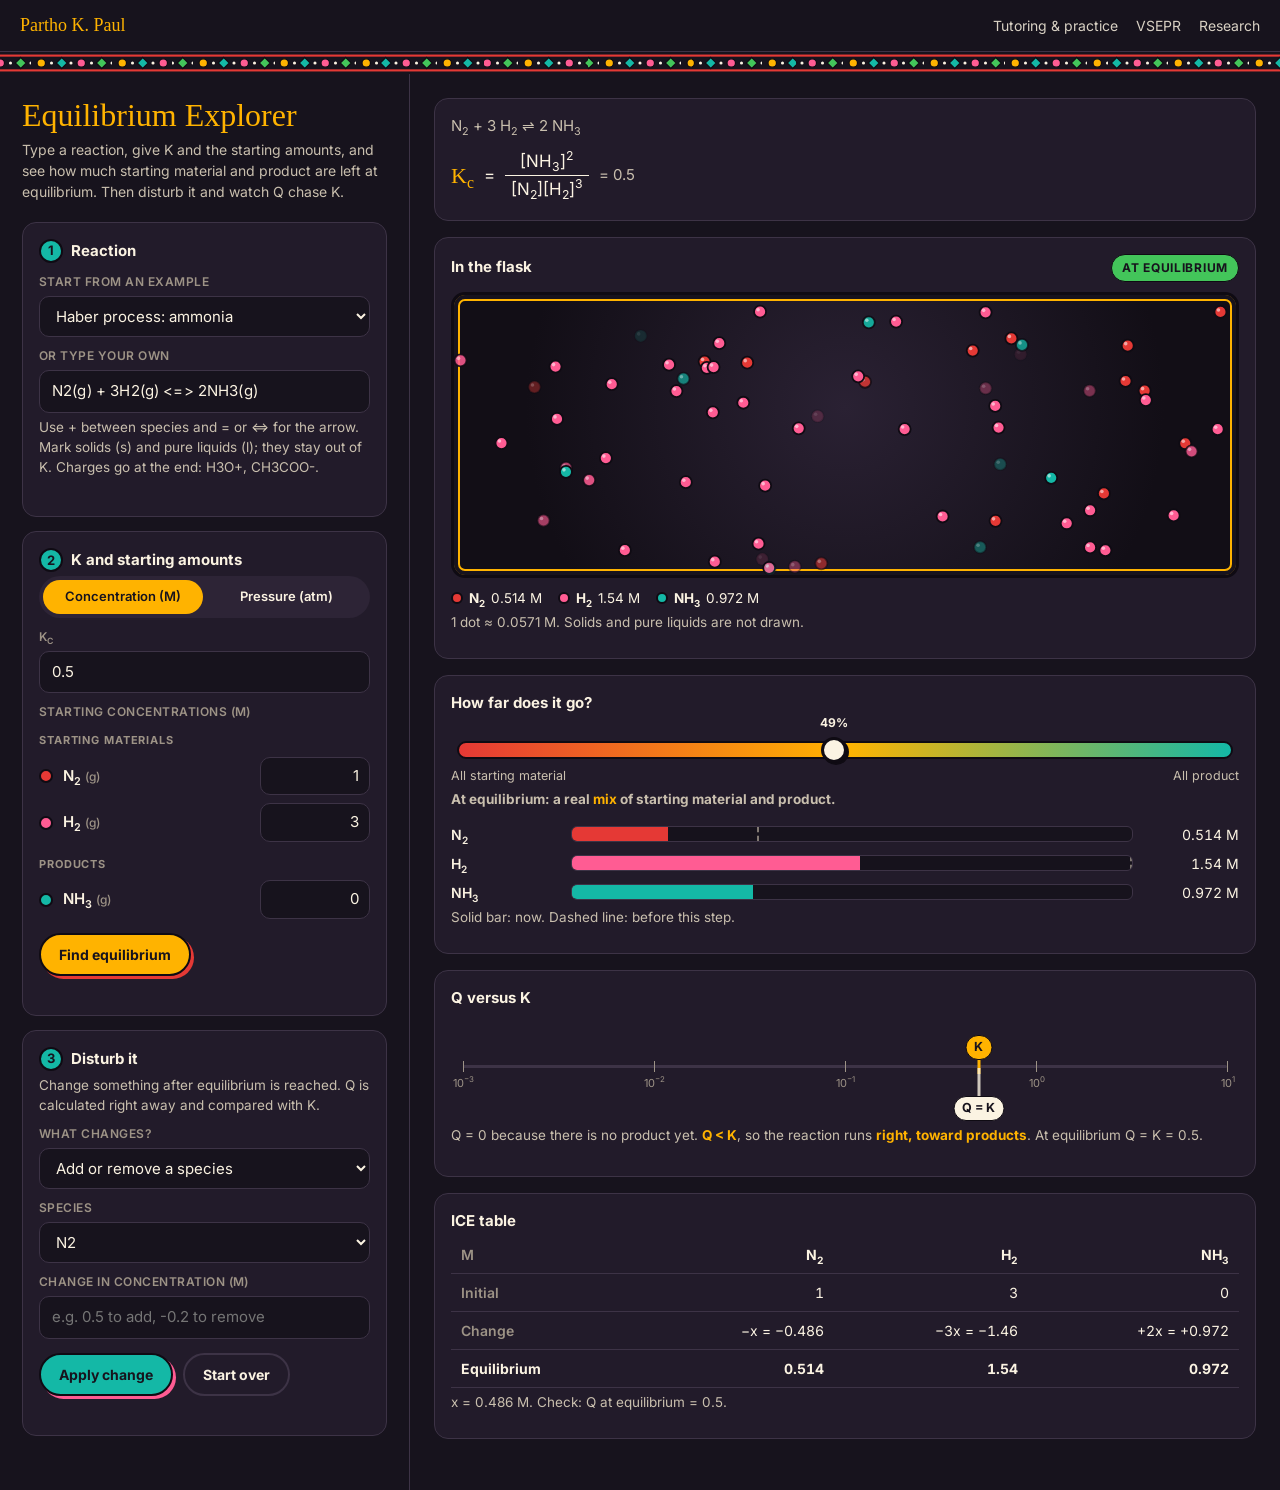
==== equilibrium.html @ ba1d1520 "Chemustad site: teaching page, VSEPR and equilibrium tools" ====
<!doctype html>
<html lang="en">
<head>
  <meta charset="utf-8">
  <meta name="viewport" content="width=device-width, initial-scale=1">
  <title>Equilibrium Explorer · ICE Tables, Q vs K, Le Chatelier | Partho K. Paul</title>
  <meta name="description" content="Type any reaction, give K and starting amounts, and see how much starting material and product are left at equilibrium. Then add, remove, compress, or change K and watch Q chase K.">
  <link rel="canonical" href="https://chemustad.org/equilibrium.html">
  <link rel="icon" href="favicon-32.png" sizes="32x32" type="image/png">
  <link rel="preconnect" href="https://fonts.googleapis.com">
  <link rel="preconnect" href="https://fonts.gstatic.com" crossorigin>
  <link href="https://fonts.googleapis.com/css2?family=Inter:wght@400;500;600;700&display=swap" rel="stylesheet">
  <link rel="preload" href="fonts/shrikhand-latin.woff2" as="font" type="font/woff2" crossorigin>
  <style>
    @font-face { font-family: "Shrikhand"; src: url(fonts/shrikhand-latin.woff2) format("woff2"); font-display: swap; }
    :root {
      --night: #17131d; --night-2: #221b2a; --night-3: #2d2436; --line: #3d3346;
      --cream: #fbf3e2; --muted: #c9bfae; --dim: #9d9386; --ink: #0f0b13;
      --red: #e53935; --mari: #ffb300; --teal: #14b8a6; --pink: #ff5c93; --blue: #2f6fe0; --green: #43c55a;
      --display: "Shrikhand", Georgia, serif;
      --font: "Inter", -apple-system, BlinkMacSystemFont, "Helvetica Neue", Arial, sans-serif;
    }
    * { box-sizing: border-box; margin: 0; padding: 0; }
    body { background: var(--night); color: var(--cream); font-family: var(--font); font-size: 16px; line-height: 1.5; -webkit-font-smoothing: antialiased; }
    a { color: var(--mari); }
    :focus-visible { outline: 2px solid var(--mari); outline-offset: 3px; border-radius: 6px; }
    sub, sup { font-size: .72em; line-height: 0; }

    .topbar { display: flex; align-items: center; justify-content: space-between; gap: 16px; padding: 12px 20px; border-bottom: 1px solid var(--line); }
    .topbar .logo { font-family: var(--display); color: var(--mari); text-decoration: none; font-size: 18px; }
    .topbar nav { display: flex; gap: 18px; font-size: 14px; }
    .topbar nav a { color: var(--cream); text-decoration: none; opacity: .85; }
    .topbar nav a:hover { opacity: 1; text-decoration: underline; }
    .strip { height: 22px; background: url(border.svg) repeat-x center / auto 22px; }

    .app { display: grid; grid-template-columns: 410px minmax(0, 1fr); align-items: start; max-width: 1400px; margin: 0 auto; }
    .panel { padding: 24px 22px 40px; border-right: 1px solid var(--line); min-height: calc(100vh - 80px); }
    .view { padding: 24px 24px 48px; display: grid; grid-template-columns: minmax(0, 1fr); gap: 16px; min-width: 0; }
    .kexpr > span:first-child { overflow-wrap: anywhere; }

    h1 { font-family: var(--display); font-weight: 400; color: var(--mari); font-size: 32px; line-height: 1.1; }
    .lead { color: var(--muted); font-size: 14px; margin: 6px 0 20px; }

    .card { background: var(--night-2); border: 1px solid var(--line); border-radius: 14px; padding: 16px; margin-bottom: 14px; }
    .view .card { margin: 0; }
    .card h2 { font-size: 15px; font-weight: 700; display: flex; align-items: center; gap: 8px; margin-bottom: 4px; }
    .card h2 .num { display: inline-grid; place-items: center; width: 24px; height: 24px; border-radius: 50%; background: var(--teal); color: var(--night); font-size: 13px; border: 2px solid var(--ink); flex: none; }
    .card p { font-size: 13.5px; color: var(--muted); margin: 4px 0 10px; }
    .card.locked { opacity: .4; pointer-events: none; }
    .hint { font-size: 12.5px; color: var(--dim); margin-top: 6px; }

    label.lbl { display: block; font-size: 12px; font-weight: 600; letter-spacing: .04em; text-transform: uppercase; color: var(--dim); margin: 10px 0 5px; }
    select, input[type=text] { font: inherit; font-size: 15px; color: var(--cream); background: var(--night); border: 1.5px solid var(--line); border-radius: 10px; padding: 9px 12px; width: 100%; }
    select:focus, input:focus { border-color: var(--mari); outline: none; }
    input.bad { border-color: #ff8a80; }
    .eq-input { font-size: 16px; font-weight: 600; letter-spacing: .01em; }

    .seg { display: grid; grid-template-columns: 1fr 1fr; gap: 4px; padding: 4px; background: var(--night-3); border-radius: 999px; }
    .seg button { font: inherit; font-size: 13px; font-weight: 600; color: var(--cream); background: transparent; border: 0; border-radius: 999px; padding: 7px 8px; cursor: pointer; }
    .seg button[aria-pressed="true"] { background: var(--mari); color: var(--night); }

    .amounts { display: grid; gap: 8px; margin-top: 4px; }
    .amt { display: grid; grid-template-columns: 14px minmax(0, 1fr) 110px; gap: 10px; align-items: center; }
    .amt .dot { width: 14px; height: 14px; border-radius: 50%; border: 2px solid var(--ink); }
    .amt .nm { font-weight: 600; font-size: 15px; overflow-wrap: anywhere; }
    .amt .nm small { font-weight: 500; color: var(--dim); font-size: 12px; margin-left: 4px; }
    .amt input { text-align: right; padding: 7px 10px; }
    .amt .na { text-align: right; font-size: 12.5px; color: var(--dim); }
    .side-lbl { font-size: 11px; font-weight: 700; letter-spacing: .08em; text-transform: uppercase; color: var(--dim); margin-top: 6px; }

    .btn { font: inherit; font-weight: 700; font-size: 14px; color: var(--night); background: var(--mari); border: 2px solid var(--ink); border-radius: 999px; padding: 9px 18px; cursor: pointer; box-shadow: 3px 3px 0 var(--red); }
    .btn:active { transform: translate(1px, 1px); box-shadow: 2px 2px 0 var(--red); }
    .btn.alt { background: var(--teal); box-shadow: 3px 3px 0 var(--pink); }
    .btn.ghost { background: transparent; color: var(--cream); border-color: var(--line); box-shadow: none; }
    .btn[hidden] { display: none; }
    .actions { display: flex; gap: 10px; flex-wrap: wrap; margin-top: 14px; align-items: center; }
    .msg { font-size: 13px; margin-top: 10px; min-height: 1em; }
    .msg.err { color: #ff8a80; } .msg.ok { color: var(--green); }

    /* ---- results ---- */
    .kexpr { display: flex; align-items: center; gap: 10px; flex-wrap: wrap; font-size: 17px; }
    .kexpr .kname { font-family: var(--display); color: var(--mari); font-size: 22px; }
    .frac { display: inline-grid; text-align: center; vertical-align: middle; }
    .frac > span { padding: 1px 6px; white-space: nowrap; }
    .frac > span + span { border-top: 1.5px solid var(--cream); }
    .kval { color: var(--muted); font-size: 15px; }

    .box-head { display: flex; justify-content: space-between; align-items: center; gap: 12px; flex-wrap: wrap; margin-bottom: 10px; }
    .tag { font-size: 12px; font-weight: 700; letter-spacing: .06em; text-transform: uppercase; padding: 4px 10px; border-radius: 999px; border: 1.5px solid var(--ink); background: var(--night-3); color: var(--muted); }
    .tag.eq { background: var(--green); color: var(--night); }
    .tag.fwd { background: var(--teal); color: var(--night); }
    .tag.rev { background: var(--pink); color: var(--night); }
    .flask { position: relative; border-radius: 14px; overflow: hidden; border: 3px solid var(--ink); box-shadow: inset 0 0 0 4px var(--night), inset 0 0 0 6px var(--mari); background: radial-gradient(circle at 50% 40%, #2a2133, #120e16 75%); }
    .flask canvas { display: block; width: 100%; height: 280px; }
    .legend { display: flex; gap: 8px 16px; flex-wrap: wrap; margin-top: 10px; font-size: 13.5px; }
    .legend span { display: inline-flex; align-items: center; gap: 6px; }
    .legend i { width: 12px; height: 12px; border-radius: 50%; border: 2px solid var(--ink); display: inline-block; }
    .legend b { font-weight: 700; }
    .legend em { font-style: normal; color: var(--dim); font-size: 12px; }
    .scale-note { font-size: 12px; color: var(--dim); margin-top: 6px; }

    .meter { position: relative; height: 18px; border-radius: 999px; border: 2px solid var(--ink); background: linear-gradient(90deg, var(--red), var(--mari) 50%, var(--teal)); margin: 26px 6px 8px; }
    .meter .pin { position: absolute; top: 50%; width: 26px; height: 26px; margin: -13px 0 0 -13px; border-radius: 50%; background: var(--cream); border: 3px solid var(--ink); box-shadow: 2px 2px 0 var(--ink); transition: left .9s cubic-bezier(.3,.7,.2,1); }
    .meter .pin::after { content: attr(data-pct); position: absolute; bottom: 28px; left: 50%; transform: translateX(-50%); font-size: 12px; font-weight: 700; color: var(--cream); white-space: nowrap; }
    .meter-ends { display: flex; justify-content: space-between; font-size: 12.5px; color: var(--muted); }
    .big-say { font-size: 18px; font-weight: 700; margin-top: 10px; }
    .big-say span { color: var(--mari); }

    .bars { display: grid; gap: 8px; margin-top: 14px; }
    .bar { display: grid; grid-template-columns: 110px minmax(0, 1fr) 96px; gap: 10px; align-items: center; font-size: 14px; }
    .bar .nm { font-weight: 600; overflow-wrap: anywhere; }
    .bar .trk { position: relative; height: 16px; background: var(--night); border-radius: 6px; border: 1px solid var(--line); overflow: hidden; }
    .bar .trk .was { position: absolute; inset: 0 auto 0 0; border-right: 2px dashed var(--muted); opacity: .6; transition: width .9s ease; }
    .bar .trk .now { position: absolute; inset: 0 auto 0 0; transition: width .9s ease; }
    .bar .v { text-align: right; font-variant-numeric: tabular-nums; }
    .bars-key { font-size: 12px; color: var(--dim); margin-top: 8px; }

    .qk { position: relative; height: 84px; margin: 26px 12px 6px; }
    .qk .axis { position: absolute; left: 0; right: 0; top: 30px; height: 3px; background: var(--line); border-radius: 2px; }
    .qk .tick { position: absolute; top: 26px; width: 1px; height: 11px; background: var(--dim); }
    .qk .tick span { position: absolute; top: 14px; left: 50%; transform: translateX(-50%); font-size: 11px; color: var(--dim); white-space: nowrap; }
    .qk .mk { position: absolute; top: 0; transform: translateX(-50%); display: grid; justify-items: center; transition: left .9s cubic-bezier(.3,.7,.2,1); }
    .qk .mk b { font-size: 12.5px; font-weight: 700; padding: 2px 8px; border-radius: 999px; border: 1.5px solid var(--ink); white-space: nowrap; }
    .qk .mk i { width: 3px; height: 14px; }
    .qk .mk.k b { background: var(--mari); color: var(--night); } .qk .mk.k i { background: var(--mari); }
    .qk .mk.q b { background: var(--cream); color: var(--night); } .qk .mk.q i { background: var(--cream); }
    .qk .mk.q { top: 33px; display: flex; flex-direction: column-reverse; align-items: center; }
    .qk .mk.q i { height: 28px; opacity: .8; }
    .verdict { font-size: 15px; margin-top: 8px; }
    .verdict strong { color: var(--mari); }

    .tbl-wrap { overflow-x: auto; }
    table.ice { border-collapse: collapse; width: 100%; font-size: 14px; font-variant-numeric: tabular-nums; }
    table.ice th, table.ice td { padding: 8px 10px; text-align: right; border-bottom: 1px solid var(--line); white-space: nowrap; }
    table.ice th:first-child, table.ice td:first-child { text-align: left; color: var(--dim); font-weight: 600; }
    table.ice thead th { color: var(--cream); font-weight: 700; }
    table.ice tr.e td { font-weight: 700; color: var(--cream); }
    .xline { font-size: 13px; color: var(--muted); margin-top: 8px; }

    .empty { color: var(--dim); font-size: 14px; }

    @media (max-width: 900px) {
      .app { grid-template-columns: minmax(0, 1fr); }
      .panel { border-right: 0; border-bottom: 1px solid var(--line); min-height: 0; padding-bottom: 12px; }
      .view { padding: 18px 16px 40px; }
      .topbar nav a.hide-sm { display: none; }
      .bar { grid-template-columns: 84px minmax(0, 1fr) 80px; font-size: 13px; }
      .flask canvas { height: 230px; }
    }
  </style>
</head>
<body>
  <header class="topbar">
    <a class="logo" href="./">Partho K. Paul</a>
    <nav aria-label="Main">
      <a href="./">Tutoring &amp; practice</a>
      <a class="hide-sm" href="vsepr.html">VSEPR</a>
      <a class="hide-sm" href="https://parthor96.github.io/partho/">Research</a>
    </nav>
  </header>
  <div class="strip" aria-hidden="true"></div>

  <main class="app">
    <section class="panel" aria-label="Set up the reaction">
      <h1>Equilibrium Explorer</h1>
      <p class="lead">Type a reaction, give K and the starting amounts, and see how much starting material and product are left at equilibrium. Then disturb it and watch Q chase K.</p>

      <div class="card">
        <h2><span class="num">1</span> Reaction</h2>
        <label class="lbl" for="preset">Start from an example</label>
        <select id="preset"></select>
        <label class="lbl" for="eq">Or type your own</label>
        <input id="eq" class="eq-input" type="text" autocomplete="off" spellcheck="false" placeholder="N2(g) + 3H2(g) <=> 2NH3(g)">
        <p class="hint">Use + between species and = or &lt;=&gt; for the arrow. Mark solids (s) and pure liquids (l); they stay out of K. Charges go at the end: H3O+, CH3COO-.</p>
        <div class="msg" id="eq-msg" role="status"></div>
      </div>

      <div class="card locked" id="c2">
        <h2><span class="num">2</span> K and starting amounts</h2>
        <div class="seg" role="group" aria-label="Units">
          <button type="button" id="u-c" aria-pressed="true">Concentration (M)</button>
          <button type="button" id="u-p" aria-pressed="false">Pressure (atm)</button>
        </div>
        <label class="lbl" for="k" id="k-lbl">K<sub>c</sub></label>
        <input id="k" type="text" inputmode="decimal" autocomplete="off" placeholder="e.g. 0.5 or 1.8e-5 or 1.8x10^-5">
        <label class="lbl" id="amt-lbl">Starting concentrations (M)</label>
        <div class="amounts" id="amounts"></div>
        <div class="actions"><button type="button" class="btn" id="solve">Find equilibrium</button></div>
        <div class="msg" id="solve-msg" role="status"></div>
      </div>

      <div class="card locked" id="c3">
        <h2><span class="num">3</span> Disturb it</h2>
        <p>Change something after equilibrium is reached. Q is calculated right away and compared with K.</p>
        <label class="lbl" for="dtype">What changes?</label>
        <select id="dtype">
          <option value="add">Add or remove a species</option>
          <option value="vol">Change the volume</option>
          <option value="k">Change K (new temperature)</option>
        </select>
        <div id="d-add">
          <label class="lbl" for="dsp">Species</label>
          <select id="dsp"></select>
          <label class="lbl" for="damt" id="damt-lbl">Change in concentration (M)</label>
          <input id="damt" type="text" inputmode="decimal" autocomplete="off" placeholder="e.g. 0.5 to add, -0.2 to remove">
        </div>
        <div id="d-vol" hidden>
          <label class="lbl" for="dvol">New volume ÷ old volume</label>
          <input id="dvol" type="text" inputmode="decimal" autocomplete="off" value="0.5">
          <p class="hint">0.5 means the container is squeezed to half its volume, so every concentration doubles. 2 means it doubles in volume.</p>
        </div>
        <div id="d-k" hidden>
          <label class="lbl" for="dk">New K</label>
          <input id="dk" type="text" inputmode="decimal" autocomplete="off">
          <p class="hint">Only temperature changes K. Q stays the same at the instant K changes.</p>
        </div>
        <div class="actions">
          <button type="button" class="btn alt" id="apply">Apply change</button>
          <button type="button" class="btn ghost" id="reset">Start over</button>
        </div>
        <div class="msg" id="d-msg" role="status"></div>
      </div>
    </section>

    <section class="view" aria-label="Results" id="view">
      <div class="card">
        <div class="kexpr" id="kexpr"><span class="empty">Pick an example or type a reaction to see its K expression.</span></div>
      </div>

      <div class="card">
        <div class="box-head">
          <h2 style="margin:0">In the flask</h2>
          <span class="tag" id="state-tag">Waiting</span>
        </div>
        <div class="flask"><canvas id="flask" aria-label="Particle picture of the reaction mixture" role="img"></canvas></div>
        <div class="legend" id="legend"></div>
        <p class="scale-note" id="scale-note"></p>
      </div>

      <div class="card" id="pos-card">
        <h2>How far does it go?</h2>
        <div class="meter" id="meter" aria-hidden="true"><span class="pin" id="pin" style="left:0%" data-pct=""></span></div>
        <div class="meter-ends"><span>All starting material</span><span>All product</span></div>
        <p class="big-say" id="say" aria-live="polite"></p>
        <div class="bars" id="bars"></div>
        <p class="bars-key">Solid bar: now. Dashed line: before this step.</p>
      </div>

      <div class="card">
        <h2>Q versus K</h2>
        <div class="qk" id="qk" aria-hidden="true"></div>
        <p class="verdict" id="verdict" aria-live="polite"></p>
        <div class="actions"><button type="button" class="btn alt" id="go" hidden>Let it re-equilibrate ▶</button></div>
      </div>

      <div class="card">
        <h2>ICE table</h2>
        <div class="tbl-wrap"><table class="ice" id="ice"></table></div>
        <p class="xline" id="xline"></p>
      </div>
    </section>
  </main>

  <script>
  (function () {
    'use strict';
    const $ = id => document.getElementById(id);
    const REAC_COL = ['#e53935', '#ff5c93', '#ffb300', '#ff8a65'];
    const PROD_COL = ['#14b8a6', '#2f6fe0', '#43c55a', '#b388ff'];
    const PRESETS = [
      { name: 'Haber process: ammonia', eq: 'N2(g) + 3H2(g) <=> 2NH3(g)', K: '0.5', c0: [1, 3, 0] },
      { name: 'Hydrogen iodide', eq: 'H2(g) + I2(g) <=> 2HI(g)', K: '50', c0: [1, 1, 0] },
      { name: 'N2O4 ⇌ 2 NO2 (small K)', eq: 'N2O4(g) <=> 2NO2(g)', K: '4.6e-3', c0: [0.1, 0] },
      { name: 'Acetic acid in water (Ka)', eq: 'CH3COOH(aq) + H2O(l) <=> CH3COO-(aq) + H3O+(aq)', K: '1.8e-5', c0: [0.1, 0, 0, 0] },
      { name: 'Fischer esterification', eq: 'CH3COOH + CH3CH2OH <=> CH3COOCH2CH3 + H2O', K: '4', c0: [1, 1, 0, 0] }
    ];

    // ---------- formatting ----------
    const esc = s => s.replace(/[&<>"]/g, c => ({ '&': '&amp;', '<': '&lt;', '>': '&gt;', '"': '&quot;' }[c]));
    function spHTML(name) {
      let n = name.replace(/\^/g, ''), charge = '';
      const m = n.match(/(\d*[+-])$/);
      if (m && n.length > m[0].length) { charge = m[1]; n = n.slice(0, -m[0].length); }
      n = esc(n).replace(/([A-Za-z\)\]])(\d+)/g, '$1<sub>$2</sub>');
      return n + (charge ? '<sup>' + charge.replace('-', '−') + '</sup>' : '');
    }
    function num(v, digits) {
      if (v === Infinity) return '∞';
      if (v === 0) return '0';
      const a = Math.abs(v), d = digits || 3;
      if (a >= 1e-3 && a < 1e4) return String(Number(v.toPrecision(d))).replace('-', '−');
      let e = Math.floor(Math.log10(a)), m = v / Math.pow(10, e);
      if (Math.abs(m) >= 9.995) { m /= 10; e += 1; }
      return String(Number(m.toFixed(d - 1))).replace('-', '−') + ' × 10<sup>' + String(e).replace('-', '−') + '</sup>';
    }
    function parseNum(str) {
      if (str == null) return NaN;
      let s = String(str).trim().replace(/−/g, '-').replace(/\s+/g, '');
      if (!s) return NaN;
      s = s.replace(/^([+-]?[\d.]*)(?:[x×*·]?10\^?\(?([+-]?\d+)\)?)$/i, (all, m, e) => (m === '' || m === '+' || m === '-' ? m + '1' : m) + 'e' + e);
      if (!/^[+-]?(\d+\.?\d*|\.\d+)(e[+-]?\d+)?$/i.test(s)) return NaN;
      return Number(s);
    }

    // ---------- parsing ----------
    function splitTerms(side) {
      const out = []; let cur = '';
      for (let i = 0; i < side.length; i++) {
        const ch = side[i];
        if (ch === '+') {
          const prev = side[i - 1] || '', next = side[i + 1] || '';
          const nextNS = side.slice(i + 1).trimStart()[0] || '';
          const spacedBoth = /\s/.test(prev) && /\s/.test(next);
          const tight = /[A-Za-z0-9\)\]+-]/.test(prev) && /[A-Za-z0-9(\[]/.test(next) && !/^\((s|l|g|aq)\)/i.test(side.slice(i + 1));
          if (cur.trim() && (spacedBoth || tight) && nextNS && nextNS !== '+') { out.push(cur); cur = ''; continue; }
        }
        cur += ch;
      }
      out.push(cur);
      return out.map(t => t.trim()).filter(Boolean);
    }
    function parseEquation(str) {
      const s = str.replace(/[⇌⇄↔→⟶]/g, '=').replace(/<-+>|<=+>|=+>|-{1,2}>(?=\s|[A-Z0-9(])/g, '=');
      const sides = s.split(/\s*=+\s*/);
      if (sides.length !== 2 || !sides[0].trim() || !sides[1].trim()) throw new Error('Write one arrow between the two sides, for example A + B <=> C.');
      const species = [];
      sides.forEach((side, k) => {
        splitTerms(side).forEach(t => {
          const m = t.match(/^(\d+(?:\.\d+)?|\d+\/\d+)?\s*(.+?)\s*(?:\((s|l|g|aq)\))?$/i);
          if (!m) throw new Error('Could not read "' + t + '".');
          let coef = 1;
          if (m[1]) { coef = m[1].includes('/') ? m[1].split('/').reduce((a, b) => a / b) : Number(m[1]); }
          const name = m[2].trim(), phase = (m[3] || '').toLowerCase();
          if (/\s\+$|^\+/.test(t)) throw new Error('Something is missing next to a + sign.');
          if (!/[A-Za-z]/.test(name)) throw new Error('"' + t + '" is not a species.');
          if (!(coef > 0)) throw new Error('Coefficients must be positive.');
          species.push({ name, phase, coef, nu: k === 0 ? -coef : coef, side: k === 0 ? 'r' : 'p', inc: phase !== 's' && phase !== 'l' });
        });
      });
      const seen = {};
      species.forEach(sp => { if (seen[sp.name] && seen[sp.name] !== sp.side) throw new Error(sp.name + ' appears on both sides.'); seen[sp.name] = sp.side; });
      if (!species.some(sp => sp.inc)) throw new Error('Every species is a solid or liquid, so K has nothing in it.');
      let ri = 0, pi = 0;
      species.forEach(sp => { sp.color = sp.side === 'r' ? REAC_COL[ri++ % 4] : PROD_COL[pi++ % 4]; });
      return species;
    }

    // ---------- math ----------
    const inc = () => SP.filter(s => s.inc);
    function Q(c) { // c: array aligned with SP
      let lnq = 0, zeroNum = false, zeroDen = false;
      SP.forEach((s, i) => { if (!s.inc) return; if (c[i] <= 0) { if (s.nu > 0) zeroNum = true; else zeroDen = true; } else lnq += s.nu * Math.log(c[i]); });
      if (zeroNum && zeroDen) return NaN;
      if (zeroNum) return 0;
      if (zeroDen) return Infinity;
      return Math.exp(lnq);
    }
    // extent window: all included concentrations stay >= 0
    function window_(c0) {
      let lo = -Infinity, hi = Infinity;
      SP.forEach((s, i) => { if (!s.inc) return; const b = -c0[i] / s.nu; if (s.nu > 0) lo = Math.max(lo, b); else hi = Math.min(hi, b); });
      return [lo, hi];
    }
    function solve(c0, K) {
      const [lo, hi] = window_(c0), lnK = Math.log(K);
      if (!(hi > lo)) return null;
      // concentrations measured from an end of the window (keeps tiny amounts exact)
      const at = (E, sign, d) => SP.map((s, i) => {
        if (!s.inc) return c0[i];
        let base = c0[i] + s.nu * E; if (Math.abs(base) < 1e-12 * Math.max(c0[i], 1e-300) || base < 0) base = 0;
        return base + sign * s.nu * d;
      });
      const g = c => { let v = -lnK; SP.forEach((s, i) => { if (s.inc) v += s.nu * Math.log(c[i]); }); return v; };
      // coarse bisection in x
      let a = lo, b = hi;
      if (!isFinite(a)) { a = (isFinite(b) ? b : 0) - 1; while (g(SP.map((s, i) => c0[i] + s.nu * a)) > 0) a = a * 2 - 1; }
      if (!isFinite(b)) { b = (isFinite(lo) ? lo : 0) + 1; while (g(SP.map((s, i) => c0[i] + s.nu * b)) < 0) b = b * 2 + 1; }
      for (let k = 0; k < 200; k++) {
        const m = (a + b) / 2, v = g(SP.map((s, i) => c0[i] + s.nu * m));
        if (!isFinite(v) ? (v > 0) : v > 0) b = m; else a = m;
      }
      const xs = (a + b) / 2;
      // refine in log space from the nearer finite end
      const fromLo = isFinite(lo) && (!isFinite(hi) || xs - lo <= hi - xs);
      const E = fromLo ? lo : hi, sign = fromLo ? 1 : -1;
      const span = isFinite(hi) && isFinite(lo) ? (hi - lo) : Math.abs(xs - E) * 4 + 1;
      let la = Math.log(1e-300), lb = Math.log(span);
      for (let k = 0; k < 400; k++) {
        const lm = (la + lb) / 2, v = g(at(E, sign, Math.exp(lm)));
        const up = fromLo ? v > 0 : v < 0; // g rises with x
        if (up) lb = lm; else la = lm;
      }
      const d = Math.exp((la + lb) / 2), c = at(E, sign, d);
      const x = E + sign * d;
      return { c, x, lo, hi };
    }

    // ---------- state ----------
    let SP = [], units = 'c', K = NaN, cCur = null, cPrev = null, cDist = null, solved = false, dotScale = 1;

    // ---------- UI: reaction ----------
    $('preset').innerHTML = '<option value="">Choose an example…</option>' + PRESETS.map((p, i) => `<option value="${i}">${esc(p.name)}</option>`).join('');
    $('preset').addEventListener('change', () => {
      const p = PRESETS[+$('preset').value]; if (!p) return;
      $('eq').value = p.eq; readEq(); $('k').value = p.K;
      [...$('amounts').querySelectorAll('input')].forEach(inp => { inp.value = p.c0[+inp.dataset.i]; });
      solveNow();
    });
    let eqTimer;
    $('eq').addEventListener('input', () => { clearTimeout(eqTimer); eqTimer = setTimeout(readEq, 350); $('preset').value = ''; });
    function readEq() {
      const txt = $('eq').value.trim();
      const msg = $('eq-msg');
      if (!txt) { msg.textContent = ''; return; }
      try { SP = parseEquation(txt); }
      catch (e) { msg.textContent = e.message; msg.className = 'msg err'; $('eq').classList.add('bad'); lock(2, true); lock(3, true); return; }
      $('eq').classList.remove('bad'); msg.textContent = ''; msg.className = 'msg';
      lock(2, false); lock(3, true); solved = false; cCur = null;
      renderAmounts(); renderK(); renderEmpty();
    }
    function lock(n, on) { $('c' + n).classList.toggle('locked', on); }

    function renderAmounts() {
      const u = units === 'c' ? 'M' : 'atm';
      let html = '', lastSide = '';
      SP.forEach((s, i) => {
        if (s.side !== lastSide) { html += `<div class="side-lbl">${s.side === 'r' ? 'Starting materials' : 'Products'}</div>`; lastSide = s.side; }
        html += `<div class="amt"><i class="dot" style="background:${s.color}"></i><span class="nm">${spHTML(s.name)}${s.phase ? `<small>(${s.phase})</small>` : ''}</span>` +
          (s.inc ? `<input type="text" inputmode="decimal" data-i="${i}" aria-label="Starting ${u} of ${esc(s.name)}" value="${s.side === 'r' ? 1 : 0}">`
                 : `<span class="na">${s.phase === 's' ? 'solid' : 'liquid'}, not in K</span>`) + '</div>';
      });
      $('amounts').innerHTML = html;
      $('amounts').querySelectorAll('input').forEach(inp => inp.addEventListener('keydown', e => { if (e.key === 'Enter') solveNow(); }));
      $('dsp').innerHTML = SP.map((s, i) => s.inc ? `<option value="${i}">${esc(s.name)}</option>` : '').join('');
    }
    function renderK() {
      const br = s => units === 'c' ? `[${spHTML(s.name)}]` : `P<sub>${spHTML(s.name)}</sub>`;
      const pw = s => s.coef === 1 ? '' : `<sup>${s.coef}</sup>`;
      const top = inc().filter(s => s.side === 'p').map(s => br(s) + pw(s)).join('') || '1';
      const bot = inc().filter(s => s.side === 'r').map(s => br(s) + pw(s)).join('');
      const kn = units === 'c' ? 'K<sub>c</sub>' : 'K<sub>p</sub>';
      const eqHTML = SP.filter(s => s.side === 'r').map(s => (s.coef !== 1 ? s.coef + ' ' : '') + spHTML(s.name)).join(' + ') + ' ⇌ ' +
                     SP.filter(s => s.side === 'p').map(s => (s.coef !== 1 ? s.coef + ' ' : '') + spHTML(s.name)).join(' + ');
      $('kexpr').innerHTML = `<span style="flex-basis:100%;color:var(--muted);font-size:15px">${eqHTML}</span><span class="kname">${kn}</span> = ` +
        (bot ? `<span class="frac"><span>${top}</span><span>${bot}</span></span>` : `<span>${top}</span>`) +
        (isFinite(K) ? `<span class="kval">= ${num(K)}</span>` : '');
    }
    function setUnits(u) {
      units = u; $('u-c').setAttribute('aria-pressed', String(u === 'c')); $('u-p').setAttribute('aria-pressed', String(u === 'p'));
      $('k-lbl').innerHTML = u === 'c' ? 'K<sub>c</sub>' : 'K<sub>p</sub>';
      $('amt-lbl').textContent = u === 'c' ? 'Starting concentrations (M)' : 'Starting partial pressures (atm)';
      $('damt-lbl').textContent = u === 'c' ? 'Change in concentration (M)' : 'Change in partial pressure (atm)';
      $('amounts').querySelectorAll('input').forEach(inp => inp.setAttribute('aria-label', inp.getAttribute('aria-label').replace(/ (M|atm) /, u === 'c' ? ' M ' : ' atm ')));
      if (SP.length) renderK(); if (solved) showAll('eq', false);
    }
    $('u-c').addEventListener('click', () => setUnits('c')); $('u-p').addEventListener('click', () => setUnits('p'));

    // ---------- solve ----------
    $('solve').addEventListener('click', solveNow);
    $('k').addEventListener('keydown', e => { if (e.key === 'Enter') solveNow(); });
    function solveNow() {
      const msg = $('solve-msg'); msg.textContent = ''; msg.className = 'msg'; $('d-msg').textContent = '';
      const k = parseNum($('k').value);
      if (!(k > 0) || !isFinite(k)) { msg.textContent = 'Enter a positive K, for example 0.5 or 1.8e-5.'; msg.className = 'msg err'; $('k').classList.add('bad'); return; }
      $('k').classList.remove('bad');
      const c0 = SP.map(() => 0); let bad = false;
      $('amounts').querySelectorAll('input').forEach(inp => {
        const v = parseNum(inp.value); const ok = v >= 0 && isFinite(v);
        inp.classList.toggle('bad', !ok); if (!ok) bad = true; else c0[+inp.dataset.i] = v;
      });
      if (bad) { msg.textContent = 'Starting amounts must be zero or positive numbers.'; msg.className = 'msg err'; return; }
      K = k; renderK();
      const r = solve(c0, K);
      if (!r) { msg.textContent = 'Nothing can react: give every starting material a nonzero amount, or every product.'; msg.className = 'msg err'; return; }
      dotScale = 0; cPrev = c0; cDist = c0; cCur = r.c; solved = true; lastSolve = r;
      lock(3, false); $('dk').value = String(Number((K * 10).toPrecision(3)));
      showAll('first', true);
      if (window.matchMedia('(max-width: 900px)').matches) $('view').scrollIntoView({ behavior: 'smooth' });
    }
    let lastSolve = null;

    // ---------- disturb ----------
    $('dtype').addEventListener('change', () => { const t = $('dtype').value; $('d-add').hidden = t !== 'add'; $('d-vol').hidden = t !== 'vol'; $('d-k').hidden = t !== 'k'; });
    $('apply').addEventListener('click', () => {
      const msg = $('d-msg'); msg.textContent = ''; msg.className = 'msg';
      if (!solved) return;
      const t = $('dtype').value, c = cCur.slice(); let newK = K, what = '';
      if (t === 'add') {
        const i = +$('dsp').value, d = parseNum($('damt').value);
        if (!isFinite(d) || d === 0) { msg.textContent = 'Enter an amount, positive to add or negative to remove.'; msg.className = 'msg err'; return; }
        if (c[i] + d < 0) { msg.textContent = 'You can’t remove more than is there (' + num(c[i]).replace(/<\/?sup>/g, '') + ').'; msg.className = 'msg err'; return; }
        c[i] += d; what = (d > 0 ? 'Added ' : 'Removed ') + spHTML(SP[i].name);
      } else if (t === 'vol') {
        const f = parseNum($('dvol').value);
        if (!(f > 0) || f === 1) { msg.textContent = 'Enter a volume ratio such as 0.5 or 2.'; msg.className = 'msg err'; return; }
        SP.forEach((s, i) => { if (s.inc) c[i] = c[i] / f; });
        what = f < 1 ? 'Compressed to ' + num(f) + '× the volume' : 'Expanded to ' + num(f) + '× the volume';
      } else {
        const k2 = parseNum($('dk').value);
        if (!(k2 > 0) || !isFinite(k2)) { msg.textContent = 'Enter a positive new K.'; msg.className = 'msg err'; return; }
        newK = k2; what = 'K changed to ' + num(k2);
      }
      cPrev = cCur; cDist = c; K = newK; renderK();
      cCur = c; lastSolve = null;
      showAll('disturbed', true, what);
      msg.innerHTML = what + '. Now compare Q with K on the right.'; msg.className = 'msg ok';
    });
    $('go').addEventListener('click', () => {
      const r = solve(cDist, K);
      if (!r) { $('verdict').textContent = 'Nothing can react from here.'; return; }
      cPrev = cDist; cCur = r.c; lastSolve = r;
      showAll('eq', true);
    });
    $('reset').addEventListener('click', () => { if (SP.length) solveNow(); $('d-msg').textContent = ''; });

    // ---------- render all result panels ----------
    function showAll(phase, animate, what) {
      $('go').hidden = phase !== 'disturbed';
      const tag = $('state-tag');
      const from = phase === 'first' ? cDist : cPrev;
      // dots
      const tot = arr => SP.reduce((a, s, i) => a + (s.inc ? arr[i] : 0), 0);
      if (!dotScale || tot(cCur) * dotScale > 170 || tot(cCur) * dotScale < 12) dotScale = 70 / Math.max(tot(from), tot(cCur), 1e-300);
      const counts = arr => SP.map((s, i) => s.inc ? Math.round(arr[i] * dotScale) : 0);
      if (phase === 'first') { flask.set(counts(cDist), false); setTimeout(() => flask.set(counts(cCur), true), 700); }
      else flask.set(counts(cCur), animate);
      const unit = units === 'c' ? 'M' : 'atm';
      $('scale-note').textContent = `1 dot ≈ ${num(1 / dotScale).replace(/<\/?sup>/g, '').replace(' × 10', 'e')} ${unit}. Solids and pure liquids are not drawn.`;
      $('legend').innerHTML = SP.filter(s => s.inc).map(s => { const i = SP.indexOf(s), v = cCur[i], trace = v > 0 && Math.round(v * dotScale) === 0;
        return `<span><i style="background:${s.color}"></i><b>${spHTML(s.name)}</b> ${num(v)} ${unit}${trace ? ' <em>(trace, too little to draw)</em>' : ''}</span>`; }).join('');

      // Q vs K
      const qStart = Q(phase === 'first' ? cDist : cCur);
      const qNow = phase === 'disturbed' ? Q(cCur) : K;
      drawQK(phase === 'first' ? qStart : qNow, phase);
      if (phase === 'first') {
        tag.className = 'tag eq'; tag.textContent = 'At equilibrium';
        $('verdict').innerHTML = verdictText(qStart, true) + ' At equilibrium Q = K = ' + num(K) + '.';
        setTimeout(() => drawQK(K, 'eq'), 700);
      } else if (phase === 'disturbed') {
        const dir = !(qNow > 0) ? 1 : !isFinite(qNow) ? -1 : Math.abs(Math.log(qNow / K)) < 1e-9 ? 0 : qNow < K ? 1 : -1;
        tag.className = 'tag ' + (dir > 0 ? 'fwd' : dir < 0 ? 'rev' : 'eq');
        tag.textContent = dir > 0 ? 'Q < K · shifts right' : dir < 0 ? 'Q > K · shifts left' : 'Still at equilibrium';
        $('verdict').innerHTML = (what ? what + '. ' : '') + verdictText(qNow, false);
        $('go').hidden = dir === 0;
      } else {
        tag.className = 'tag eq'; tag.textContent = 'At equilibrium';
        const moved = lastSolve ? lastSolve.x : 0;
        $('verdict').innerHTML = `Back at equilibrium: Q = K = ${num(K)}. The reaction ran ${moved > 0 ? '<strong>forward (right)</strong>, making more product' : moved < 0 ? '<strong>in reverse (left)</strong>, making more starting material' : 'nowhere'}.`;
      }

      // meter
      const w = window_(phase === 'disturbed' ? cCur : (phase === 'first' ? cDist : cPrev));
      const card = $('pos-card');
      const xNow = phase === 'disturbed' ? 0 : (lastSolve ? lastSolve.x : 0);
      if (isFinite(w[0]) && isFinite(w[1]) && w[1] > w[0]) {
        const frac = Math.min(1, Math.max(0, (xNow - w[0]) / (w[1] - w[0])));
        const pct = frac * 100, shown = pct > 99.5 && pct < 100 ? '>99.5' : pct < 0.5 && pct > 0 ? '<0.5' : Math.round(pct);
        const pin = $('pin');
        if (phase === 'first') { const f0 = (0 - w[0]) / (w[1] - w[0]); pin.style.left = (f0 * 100) + '%'; pin.dataset.pct = ''; setTimeout(() => { pin.style.left = pct + '%'; pin.dataset.pct = shown + '%'; }, 700); }
        else { pin.style.left = pct + '%'; pin.dataset.pct = shown + '%'; }
        $('meter').style.display = ''; card.querySelector('.meter-ends').style.display = '';
        $('say').innerHTML = phase === 'disturbed' ? 'Right after the change, before the reaction responds.' : describe(pct);
      } else {
        $('meter').style.display = 'none'; card.querySelector('.meter-ends').style.display = 'none';
        $('say').innerHTML = phase === 'disturbed' ? 'Right after the change, before the reaction responds.' : 'With a solid or liquid on one side, the gas or solution amount alone sets Q.';
      }
      // bars
      const vis = SP.map((s, i) => i).filter(i => SP[i].inc);
      const mx = Math.max(...vis.map(i => Math.max(from[i], cCur[i])), 1e-300);
      $('bars').innerHTML = vis.map(i => `<div class="bar"><span class="nm">${spHTML(SP[i].name)}</span><span class="trk"><span class="was" style="width:${from[i] / mx * 100}%"></span><span class="now" style="width:${(phase === 'first' ? from[i] : cCur[i]) / mx * 100}%;background:${SP[i].color}"></span></span><span class="v">${num(cCur[i])} ${unit}</span></div>`).join('');
      if (phase === 'first') setTimeout(() => $('bars').querySelectorAll('.now').forEach((b, k) => { b.style.width = cCur[vis[k]] / mx * 100 + '%'; }), 700);

      // ICE
      renderICE(phase);
    }
    function describe(pct) {
      const t = pct < 1 ? 'almost all <span>starting material</span>; barely any product forms'
        : pct < 35 ? 'mostly <span>starting material</span>, some product'
        : pct <= 65 ? 'a real <span>mix</span> of starting material and product'
        : pct <= 99 ? 'mostly <span>product</span>, some starting material left'
        : 'almost all <span>product</span>; the limiting reactant is nearly used up';
      return 'At equilibrium: ' + t + '.';
    }
    function verdictText(q, first) {
      const k = num(K), qs = q === 0 ? '0' : num(q);
      if (isNaN(q)) return 'Q is undefined here.';
      if (!(q > 0)) return `Q = 0 because there is no product yet. <strong>Q &lt; K</strong>, so the reaction ${first ? 'runs' : 'shifts'} <strong>right, toward products</strong>.`;
      if (!isFinite(q)) return `Q is infinite because a starting material is missing. <strong>Q &gt; K</strong>, so the reaction ${first ? 'runs' : 'shifts'} <strong>left, toward starting materials</strong>.`;
      if (Math.abs(Math.log(q / K)) < 1e-9) return `Q = ${qs} = K, so nothing shifts.`;
      return q < K ? `Q = ${qs} is smaller than K = ${k}. <strong>Q &lt; K</strong>: too little product, so the reaction ${first ? 'runs' : 'shifts'} <strong>right, toward products</strong>.`
                   : `Q = ${qs} is larger than K = ${k}. <strong>Q &gt; K</strong>: too much product, so the reaction ${first ? 'runs' : 'shifts'} <strong>left, toward starting materials</strong>.`;
    }
    function drawQK(q, phase) {
      const lk = Math.log10(K);
      const lq = q > 0 && isFinite(q) ? Math.log10(q) : null;
      let a = Math.floor(Math.min(lk, lq ?? lk)) - 1, b = Math.ceil(Math.max(lk, lq ?? lk)) + 1;
      if (b - a < 4) { const m = (a + b) / 2; a = Math.floor(m - 2); b = a + 4; }
      const pos = v => (v - a) / (b - a) * 100;
      const step = b - a <= 10 ? 1 : b - a <= 20 ? 2 : 5;
      let html = '<div class="axis"></div>';
      for (let e = Math.ceil(a / step) * step; e <= b; e += step) html += `<span class="tick" style="left:${pos(e)}%"><span>10<sup>${String(e).replace('-', '−')}</sup></span></span>`;
      const qLeft = lq === null ? (q > 0 ? 100 : 0) : pos(lq);
      const qLbl = q === 0 ? 'Q = 0' : !isFinite(q) ? 'Q = ∞' : phase === 'eq' ? 'Q = K' : 'Q';
      html += `<span class="mk k" style="left:${pos(lk)}%"><b>K</b><i></i></span>`;
      html += `<span class="mk q" id="qmk" style="left:${qLeft}%"><b>${qLbl}</b><i></i></span>`;
      const box = $('qk');
      const old = box.querySelector('#qmk');
      const oldLeft = old ? old.style.left : null;
      box.innerHTML = html;
      if (oldLeft && oldLeft !== qLeft + '%') { const n = box.querySelector('#qmk'); n.style.transition = 'none'; n.style.left = oldLeft; n.offsetWidth; n.style.transition = ''; n.style.left = qLeft + '%'; }
    }
    function renderICE(phase) {
      const vis = SP.map((s, i) => i).filter(i => SP[i].inc);
      const unit = units === 'c' ? 'M' : 'atm';
      const I = phase === 'eq' ? cPrev : cDist;
      const done = phase !== 'disturbed';
      const x = done && lastSolve ? lastSolve.x : 0;
      const coefX = s => (s.nu < 0 ? '−' : '+') + (Math.abs(s.nu) === 1 ? '' : Math.abs(s.nu)) + 'x';
      let h = `<thead><tr><th scope="col">${unit}</th>${vis.map(i => `<th scope="col">${spHTML(SP[i].name)}</th>`).join('')}</tr></thead><tbody>`;
      h += `<tr><td>Initial</td>${vis.map(i => `<td>${num(I[i])}</td>`).join('')}</tr>`;
      if (done) {
        h += `<tr><td>Change</td>${vis.map(i => `<td>${coefX(SP[i])} = ${(SP[i].nu * x >= 0 ? '+' : '') + num(SP[i].nu * x)}</td>`).join('')}</tr>`;
        h += `<tr class="e"><td>Equilibrium</td>${vis.map(i => `<td>${num(cCur[i])}</td>`).join('')}</tr>`;
      } else {
        h += `<tr><td>Change</td>${vis.map(i => `<td>${coefX(SP[i])}</td>`).join('')}</tr>`;
        h += `<tr class="e"><td>Equilibrium</td>${vis.map(i => `<td>?</td>`).join('')}</tr>`;
      }
      $('ice').innerHTML = h + '</tbody>';
      $('xline').innerHTML = done ? `x = ${num(x)} ${unit}${x < 0 ? ' (negative x: the reaction ran in reverse)' : ''}. Check: Q at equilibrium = ${num(Q(cCur))}.`
                                  : 'Initial row = amounts right after the change. Press “Let it re-equilibrate” to solve for x.';
      if (phase === 'disturbed') $('ice').querySelector('tbody tr td').textContent = 'After change';
    }
    function renderEmpty() {
      $('legend').innerHTML = ''; $('scale-note').textContent = ''; $('bars').innerHTML = ''; $('say').textContent = '';
      $('ice').innerHTML = ''; $('xline').textContent = ''; $('verdict').textContent = ''; $('qk').innerHTML = '';
      $('state-tag').className = 'tag'; $('state-tag').textContent = 'Waiting'; $('go').hidden = true; flask.set([], false);
    }

    // ---------- particle flask ----------
    const flask = (function () {
      const cv = $('flask'), ctx = cv.getContext('2d');
      const still = window.matchMedia('(prefers-reduced-motion: reduce)').matches;
      let W = 1, H = 1, dpr = 1, P = [], pending = [], last = performance.now();
      function resize() { dpr = Math.min(window.devicePixelRatio || 1, 2); W = cv.clientWidth || 1; H = cv.clientHeight || 1; cv.width = W * dpr; cv.height = H * dpr; P.forEach(p => { p.x = Math.min(p.x, W - 8); p.y = Math.min(p.y, H - 8); }); }
      new ResizeObserver(resize).observe(cv); resize();
      const R = 6;
      const mk = (s, x, y, a) => { const ang = Math.random() * 6.283, v = 22 + Math.random() * 30;
        return { s, x: x ?? R + Math.random() * (W - 2 * R), y: y ?? R + Math.random() * (H - 2 * R), vx: Math.cos(ang) * v, vy: Math.sin(ang) * v, a, st: a < 1 ? 'in' : 'live', t0: 0 }; };
      function set(counts, animate) {
        pending = [];
        const now = performance.now();
        P = P.filter(p => p.st !== 'out');
        const have = SP.map((_, i) => P.filter(p => p.s === i).length);
        const outs = [], adds = [];
        SP.forEach((_, i) => {
          const want = counts[i] || 0, d = want - (have[i] || 0);
          if (d < 0) { const mine = P.filter(p => p.s === i).sort(() => Math.random() - .5).slice(0, -d); outs.push(...mine); }
          for (let k = 0; k < d; k++) adds.push(i);
        });
        P = P.filter(p => p.s < SP.length);
        if (!animate || still) {
          P = P.filter(p => !outs.includes(p)); adds.forEach(s => P.push(mk(s, null, null, 1))); return;
        }
        outs.sort(() => Math.random() - .5).forEach(p => { p.st = 'out'; p.t0 = now + Math.random() * 1100; });
        adds.sort(() => Math.random() - .5).forEach((s, k) => { pending.push({ s, t0: now + 150 + Math.random() * 1100, from: outs.length ? outs[k % outs.length] : null }); });
      }
      function frame(t) {
        requestAnimationFrame(frame);
        const dt = Math.min(0.05, (t - last) / 1000); last = t;
        pending = pending.filter(q => { if (t < q.t0) return true; P.push(mk(q.s, q.from ? q.from.x : null, q.from ? q.from.y : null, 0)); return false; });
        ctx.setTransform(dpr, 0, 0, dpr, 0, 0); ctx.clearRect(0, 0, W, H);
        P = P.filter(p => {
          if (!still) { p.x += p.vx * dt; p.y += p.vy * dt;
            if (p.x < R) { p.x = R; p.vx = Math.abs(p.vx); } if (p.x > W - R) { p.x = W - R; p.vx = -Math.abs(p.vx); }
            if (p.y < R) { p.y = R; p.vy = Math.abs(p.vy); } if (p.y > H - R) { p.y = H - R; p.vy = -Math.abs(p.vy); } }
          if (p.st === 'in') { p.a += dt / 0.35; if (p.a >= 1) { p.a = 1; p.st = 'live'; } }
          if (p.st === 'out' && t >= p.t0) { p.a -= dt / 0.35; if (p.a <= 0) return false; }
          const sp = SP[p.s]; if (!sp) return false;
          ctx.globalAlpha = Math.max(0, p.a);
          ctx.beginPath(); ctx.arc(p.x, p.y, R, 0, 6.2832); ctx.fillStyle = sp.color; ctx.fill();
          ctx.lineWidth = 1.8; ctx.strokeStyle = '#0f0b13'; ctx.stroke();
          ctx.beginPath(); ctx.arc(p.x - 2, p.y - 2, 1.8, 0, 6.2832); ctx.fillStyle = 'rgba(255,255,255,.55)'; ctx.fill();
          return true;
        });
        ctx.globalAlpha = 1;
      }
      requestAnimationFrame(frame);
      return { set };
    })();

    // start with the Haber example so the page is never empty
    $('preset').value = '0'; $('preset').dispatchEvent(new Event('change'));
  })();
  </script>
</body>
</html>
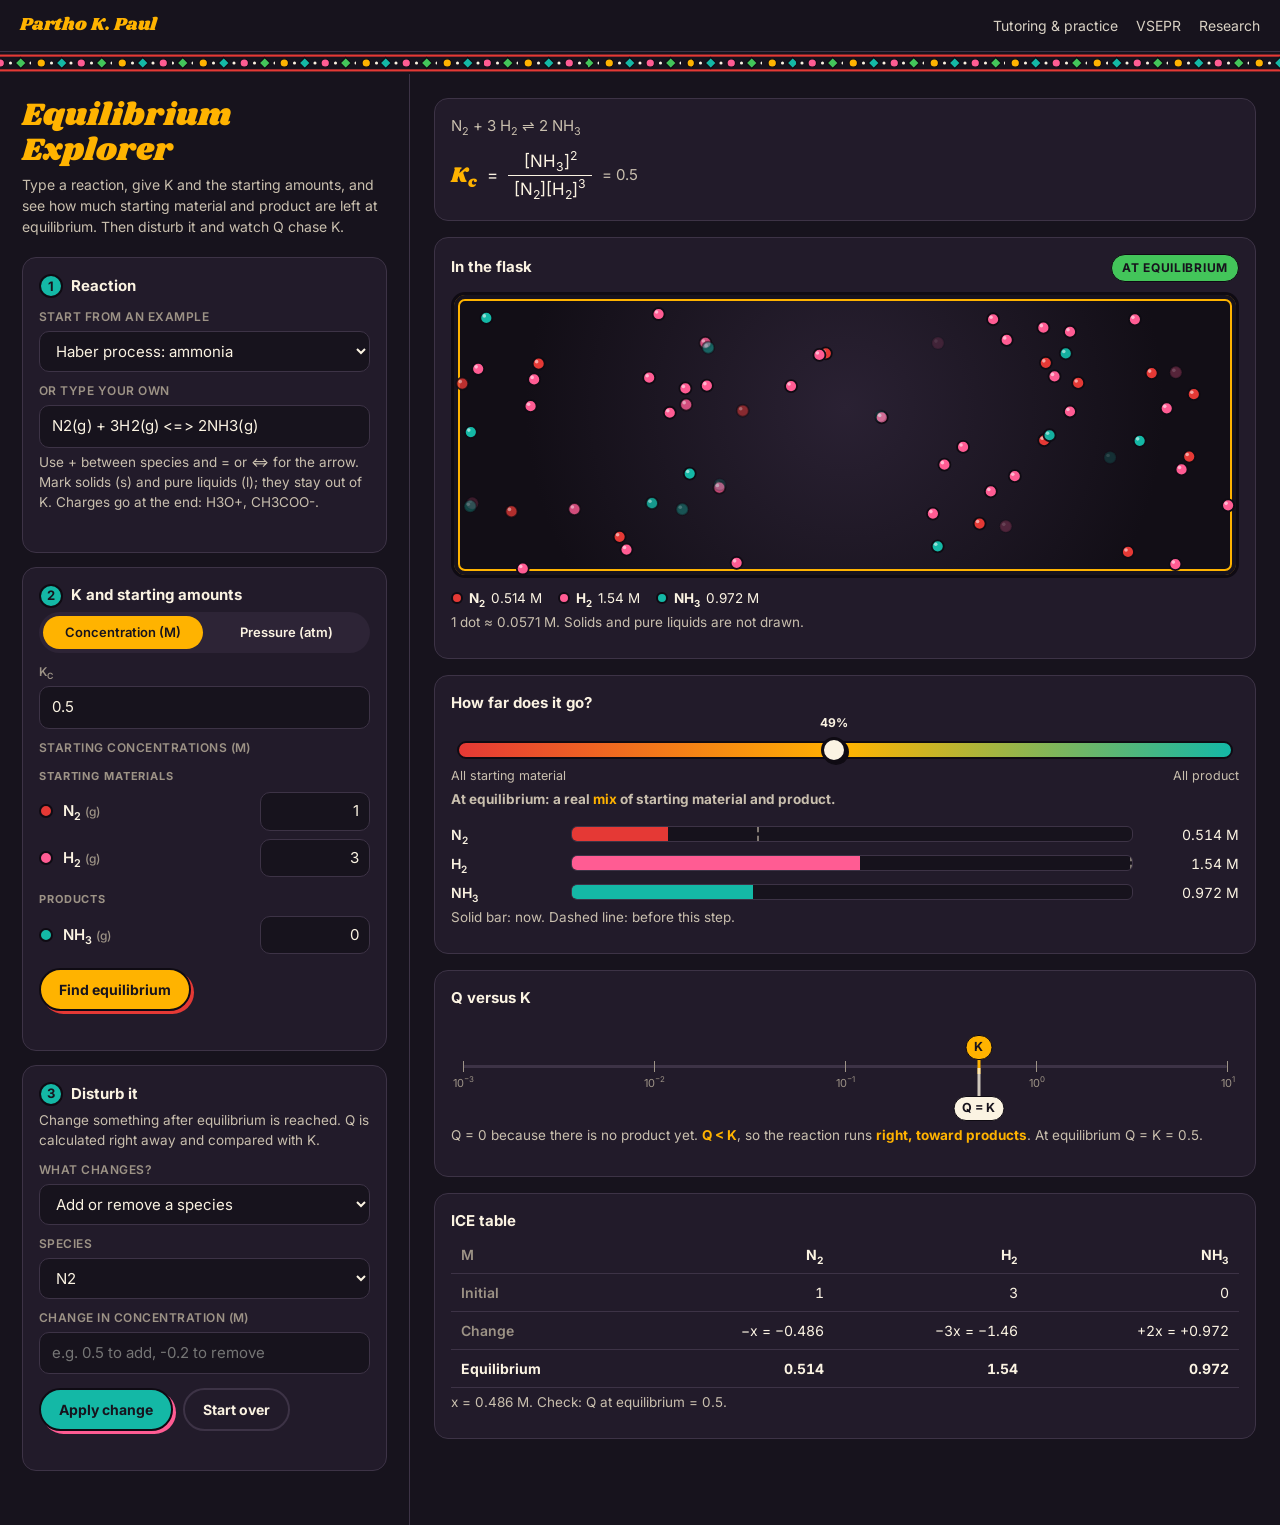
==== commit 4d39b11c: "Link research section; email pk@chemustad.org" ====
--- a/equilibrium.html
+++ b/equilibrium.html
@@ -155,7 +155,7 @@
     <nav aria-label="Main">
       <a href="./">Tutoring &amp; practice</a>
       <a class="hide-sm" href="vsepr.html">VSEPR</a>
-      <a class="hide-sm" href="https://parthor96.github.io/partho/">Research</a>
+      <a class="hide-sm" href="research/">Research</a>
     </nav>
   </header>
   <div class="strip" aria-hidden="true"></div>
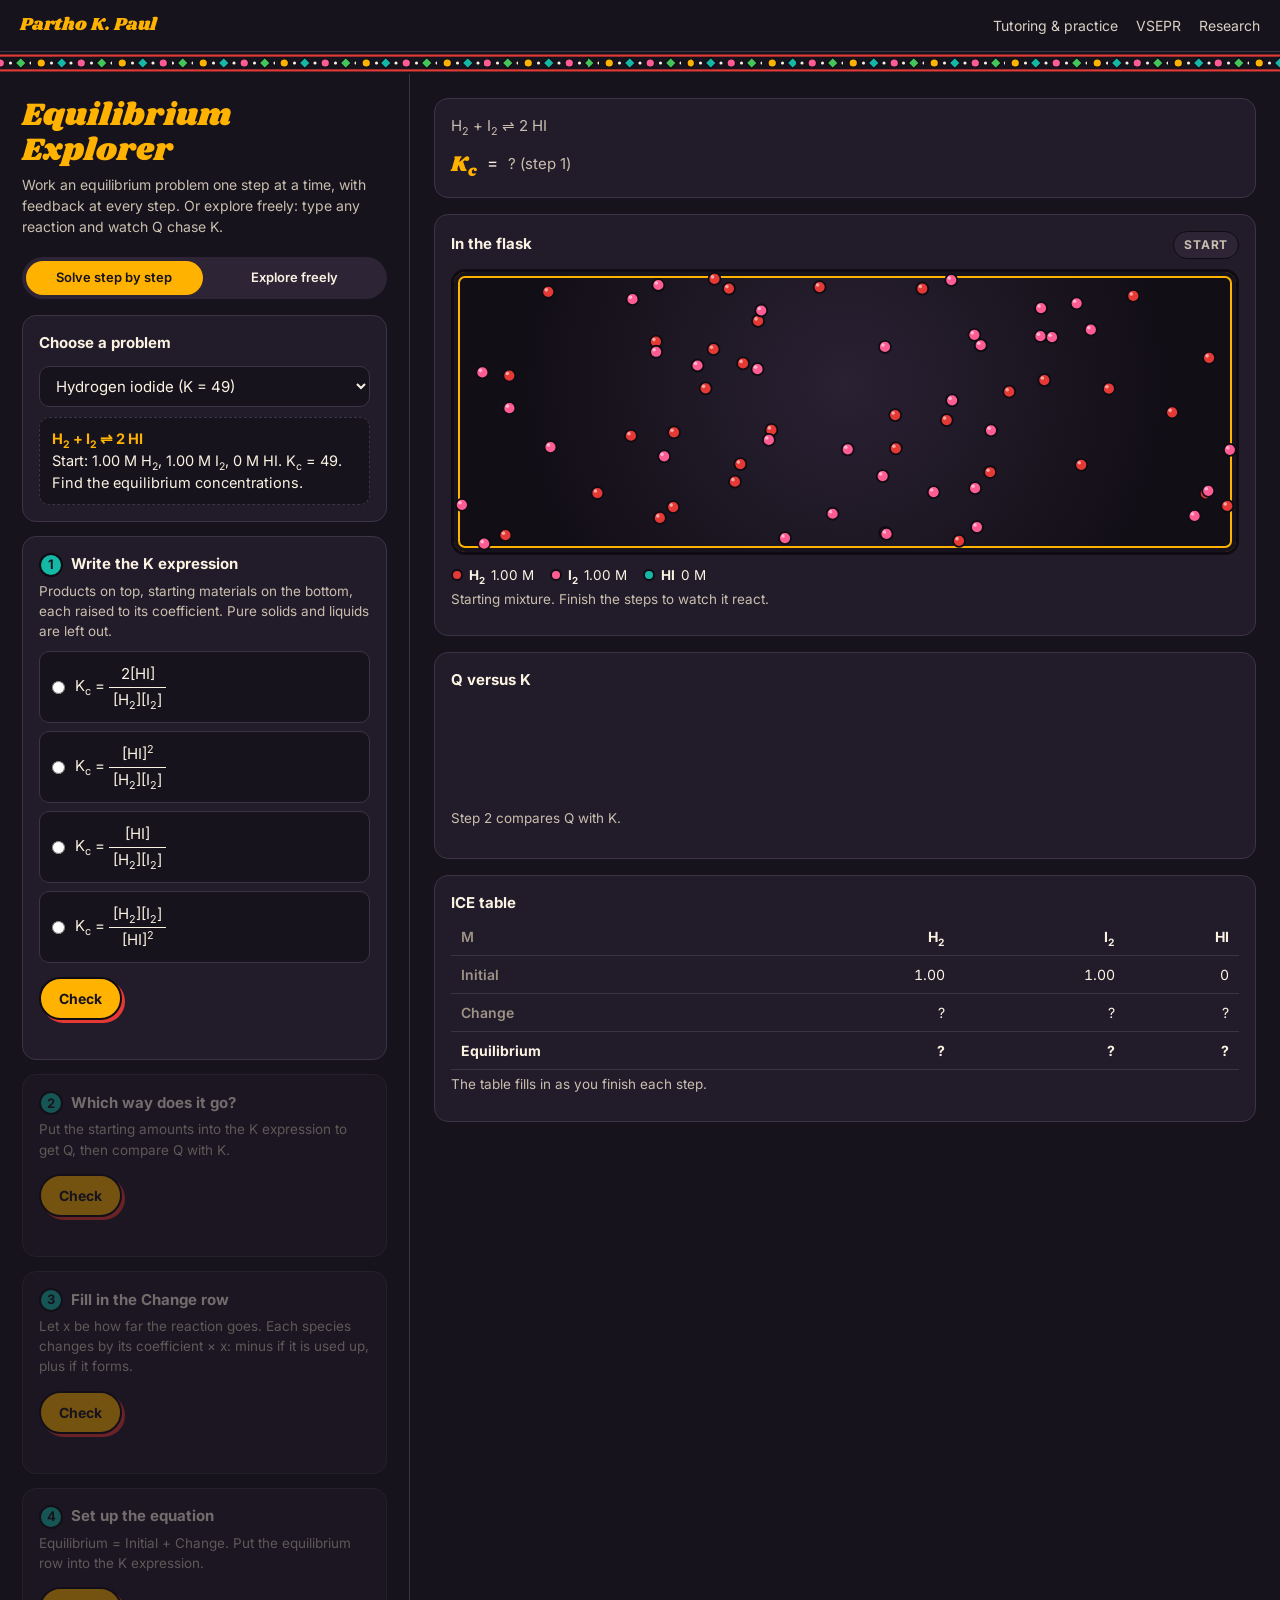
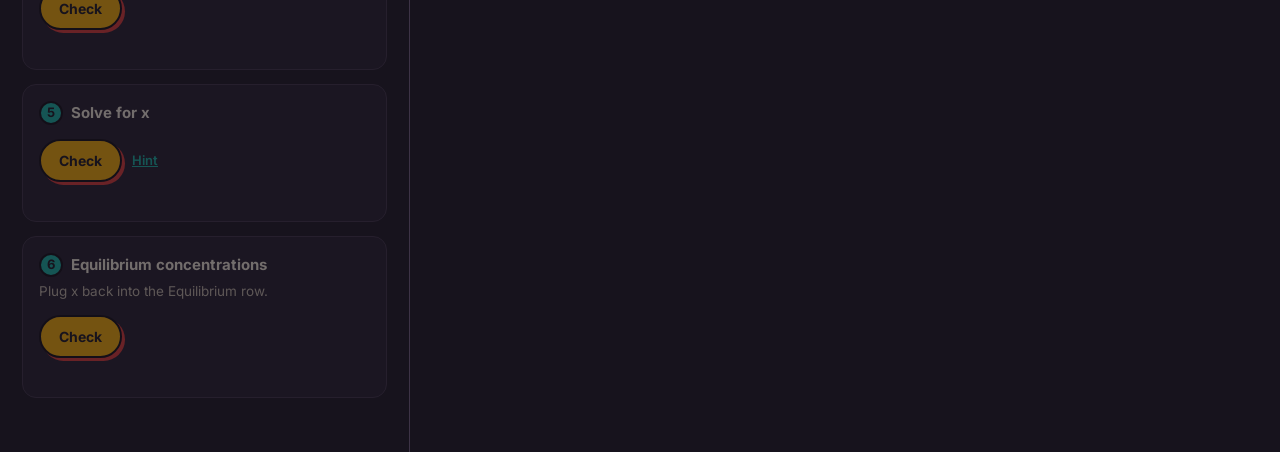
==== commit fbcf89cc: "Equilibrium: step-by-step guided mode" ====
--- a/equilibrium.html
+++ b/equilibrium.html
@@ -147,6 +147,25 @@
       .bar { grid-template-columns: 84px minmax(0, 1fr) 80px; font-size: 13px; }
       .flask canvas { height: 230px; }
     }
+    label.sr { position: absolute; width: 1px; height: 1px; overflow: hidden; clip: rect(0 0 0 0); }
+    /* ---- guided mode ---- */
+    .modes { margin-bottom: 16px; }
+    .gstmt { font-size: 14.5px; color: var(--cream); background: var(--night); border: 1px dashed var(--line); border-radius: 10px; padding: 10px 12px; margin-top: 10px; line-height: 1.5; }
+    .gstmt b { color: var(--mari); }
+    .opt { display: flex; gap: 10px; align-items: center; padding: 10px 12px; border: 1.5px solid var(--line); border-radius: 10px; margin-top: 8px; cursor: pointer; background: var(--night); font-size: 15px; }
+    .opt:hover { border-color: var(--dim); }
+    .opt:has(input:checked) { border-color: var(--mari); }
+    .opt input { accent-color: var(--mari); flex: none; }
+    .opt .frac > span { padding: 1px 4px; }
+    .grow { display: grid; grid-template-columns: minmax(0, 1fr) 120px; gap: 8px 10px; align-items: center; margin-top: 8px; }
+    .grow .nm { font-weight: 600; overflow-wrap: anywhere; }
+    .grow select, .grow input { padding: 7px 10px; }
+    .grow input { text-align: right; }
+    .gwork { font-size: 15px; margin-top: 8px; padding: 10px 12px; background: var(--night); border-radius: 10px; border: 1px solid var(--line); overflow-x: auto; }
+    .hintbox { font-size: 13.5px; color: var(--muted); margin-top: 8px; padding: 10px 12px; border-left: 3px solid var(--teal); background: rgba(20,184,166,.08); border-radius: 0 10px 10px 0; }
+    .hintbox[hidden] { display: none; }
+    .card.done h2 .num { background: var(--green); }
+    .link-btn { font: inherit; font-size: 13px; font-weight: 600; background: none; border: 0; color: var(--teal); cursor: pointer; padding: 0; text-decoration: underline; }
   </style>
 </head>
 <body>
@@ -163,7 +182,71 @@
   <main class="app">
     <section class="panel" aria-label="Set up the reaction">
       <h1>Equilibrium Explorer</h1>
-      <p class="lead">Type a reaction, give K and the starting amounts, and see how much starting material and product are left at equilibrium. Then disturb it and watch Q chase K.</p>
+      <p class="lead">Work an equilibrium problem one step at a time, with feedback at every step. Or explore freely: type any reaction and watch Q chase K.</p>
+
+      <div class="seg modes" role="group" aria-label="Mode">
+        <button type="button" id="m-guided" aria-pressed="true">Solve step by step</button>
+        <button type="button" id="m-explore" aria-pressed="false">Explore freely</button>
+      </div>
+
+      <div id="guided">
+        <div class="card">
+          <h2>Choose a problem</h2>
+          <label class="sr" for="gprob">Problem</label>
+          <select id="gprob" style="margin-top:8px"></select>
+          <div class="gstmt" id="gstmt"></div>
+        </div>
+
+        <div class="card locked" id="g1">
+          <h2><span class="num">1</span> Write the K expression</h2>
+          <p>Products on top, starting materials on the bottom, each raised to its coefficient. Pure solids and liquids are left out.</p>
+          <div id="gb1"></div>
+          <div class="actions"><button type="button" class="btn" data-g="1">Check</button></div>
+          <div class="msg" id="gm1" role="status"></div>
+        </div>
+
+        <div class="card locked" id="g2">
+          <h2><span class="num">2</span> Which way does it go?</h2>
+          <p>Put the starting amounts into the K expression to get Q, then compare Q with K.</p>
+          <div id="gb2"></div>
+          <div class="actions"><button type="button" class="btn" data-g="2">Check</button></div>
+          <div class="msg" id="gm2" role="status"></div>
+        </div>
+
+        <div class="card locked" id="g3">
+          <h2><span class="num">3</span> Fill in the Change row</h2>
+          <p>Let x be how far the reaction goes. Each species changes by its coefficient × x: minus if it is used up, plus if it forms.</p>
+          <div id="gb3"></div>
+          <div class="actions"><button type="button" class="btn" data-g="3">Check</button></div>
+          <div class="msg" id="gm3" role="status"></div>
+        </div>
+
+        <div class="card locked" id="g4">
+          <h2><span class="num">4</span> Set up the equation</h2>
+          <p>Equilibrium = Initial + Change. Put the equilibrium row into the K expression.</p>
+          <div id="gb4"></div>
+          <div class="actions"><button type="button" class="btn" data-g="4">Check</button></div>
+          <div class="msg" id="gm4" role="status"></div>
+        </div>
+
+        <div class="card locked" id="g5">
+          <h2><span class="num">5</span> Solve for x</h2>
+          <div id="gb5"></div>
+          <div class="actions"><button type="button" class="btn" data-g="5">Check</button><button type="button" class="link-btn" id="ghint">Hint</button><button type="button" class="link-btn" id="gshow" hidden>Show me the answer</button></div>
+          <div class="hintbox" id="ghintbox" hidden></div>
+          <div class="msg" id="gm5" role="status"></div>
+        </div>
+
+        <div class="card locked" id="g6">
+          <h2><span class="num">6</span> Equilibrium concentrations</h2>
+          <p>Plug x back into the Equilibrium row.</p>
+          <div id="gb6"></div>
+          <div class="actions"><button type="button" class="btn" data-g="6">Check</button></div>
+          <div class="msg" id="gm6" role="status"></div>
+        </div>
+      </div>
+
+      <div id="explore" hidden>
 
       <div class="card">
         <h2><span class="num">1</span> Reaction</h2>
@@ -219,6 +302,7 @@
           <button type="button" class="btn ghost" id="reset">Start over</button>
         </div>
         <div class="msg" id="d-msg" role="status"></div>
+      </div>
       </div>
     </section>
 
@@ -522,7 +606,7 @@
       const tot = arr => SP.reduce((a, s, i) => a + (s.inc ? arr[i] : 0), 0);
       if (!dotScale || tot(cCur) * dotScale > 170 || tot(cCur) * dotScale < 12) dotScale = 70 / Math.max(tot(from), tot(cCur), 1e-300);
       const counts = arr => SP.map((s, i) => s.inc ? Math.round(arr[i] * dotScale) : 0);
-      if (phase === 'first') { flask.set(counts(cDist), false); setTimeout(() => flask.set(counts(cCur), true), 700); }
+      if (phase === 'first') { const tgt = counts(cCur), sp0 = SP; flask.set(counts(cDist), false); setTimeout(() => { if (SP === sp0) flask.set(tgt, true); }, 700); }
       else flask.set(counts(cCur), animate);
       const unit = units === 'c' ? 'M' : 'atm';
       $('scale-note').textContent = `1 dot ≈ ${num(1 / dotScale).replace(/<\/?sup>/g, '').replace(' × 10', 'e')} ${unit}. Solids and pure liquids are not drawn.`;
@@ -536,7 +620,7 @@
       if (phase === 'first') {
         tag.className = 'tag eq'; tag.textContent = 'At equilibrium';
         $('verdict').innerHTML = verdictText(qStart, true) + ' At equilibrium Q = K = ' + num(K) + '.';
-        setTimeout(() => drawQK(K, 'eq'), 700);
+        { const sp0 = SP; setTimeout(() => { if (SP === sp0 && (mode === 'e' || G.done)) drawQK(K, 'eq'); }, 700); }
       } else if (phase === 'disturbed') {
         const dir = !(qNow > 0) ? 1 : !isFinite(qNow) ? -1 : Math.abs(Math.log(qNow / K)) < 1e-9 ? 0 : qNow < K ? 1 : -1;
         tag.className = 'tag ' + (dir > 0 ? 'fwd' : dir < 0 ? 'rev' : 'eq');
@@ -569,7 +653,7 @@
       const vis = SP.map((s, i) => i).filter(i => SP[i].inc);
       const mx = Math.max(...vis.map(i => Math.max(from[i], cCur[i])), 1e-300);
       $('bars').innerHTML = vis.map(i => `<div class="bar"><span class="nm">${spHTML(SP[i].name)}</span><span class="trk"><span class="was" style="width:${from[i] / mx * 100}%"></span><span class="now" style="width:${(phase === 'first' ? from[i] : cCur[i]) / mx * 100}%;background:${SP[i].color}"></span></span><span class="v">${num(cCur[i])} ${unit}</span></div>`).join('');
-      if (phase === 'first') setTimeout(() => $('bars').querySelectorAll('.now').forEach((b, k) => { b.style.width = cCur[vis[k]] / mx * 100 + '%'; }), 700);
+      if (phase === 'first') { const cc = cCur; setTimeout(() => $('bars').querySelectorAll('.now').forEach((b, k) => { if (cc && cc[vis[k]] != null) b.style.width = cc[vis[k]] / mx * 100 + '%'; }), 700); }
 
       // ICE
       renderICE(phase);
@@ -689,8 +773,283 @@
       return { set };
     })();
 
-    // start with the Haber example so the page is never empty
+    // ---------- guided mode: step-by-step ICE problem ----------
+    const GPROBS = [
+      { name: 'Hydrogen iodide (K = 49)', eq: 'H2(g) + I2(g) <=> 2HI(g)', K: '49', c0: [1, 1, 0] },
+      { name: 'Fischer esterification (K = 4)', eq: 'CH3COOH + CH3CH2OH <=> CH3COOCH2CH3 + H2O', K: '4', c0: [1, 1, 0, 0] },
+      { name: 'N2O4 ⇌ 2 NO2 (quadratic)', eq: 'N2O4(g) <=> 2NO2(g)', K: '0.36', c0: [1, 0] },
+      { name: 'Acetic acid in water (Ka, small x)', eq: 'CH3COOH(aq) + H2O(l) <=> CH3COO-(aq) + H3O+(aq)', K: '1.8e-5', c0: [0.1, 0, 0, 0] },
+      { name: 'Mixture with some product (calculate Q)', eq: 'H2(g) + I2(g) <=> 2HI(g)', K: '49', c0: [0.5, 0.5, 1] },
+      { name: 'Starting from product only (runs in reverse)', eq: 'H2(g) + I2(g) <=> 2HI(g)', K: '49', c0: [0, 0, 2] }
+    ];
+    const G = { stage: 0, done: false, loaded: false, opts: {}, tries: 0 };
+    let mode = 'g';
+    if (location.search.includes('debug')) window.__G = G;
+    const incIdx = () => SP.map((s, i) => i).filter(i => SP[i].inc);
+    const br = i => `[${spHTML(SP[i].name)}]`;
+    const frac = (top, bot) => bot ? `<span class="frac"><span>${top || '1'}</span><span>${bot}</span></span>` : (top || '1');
+    const shuffle = a => { for (let i = a.length - 1; i > 0; i--) { const j = Math.floor(Math.random() * (i + 1)); [a[i], a[j]] = [a[j], a[i]]; } return a; };
+    const plain = h => h.replace(/<[^>]+>/g, '');
+    const f3 = v => v === 0 ? '0' : (Math.abs(v) >= 1e-3 && Math.abs(v) < 1e4 ? Number(v).toPrecision(3) : num(v));
+    const say = (n, html, ok) => { const e = $('gm' + n); e.innerHTML = html; e.className = 'msg ' + (ok ? 'ok' : 'err'); };
+    const gcard = (n, state) => { const c = $('g' + n); c.classList.toggle('locked', state === 'locked'); c.classList.toggle('done', state === 'done'); };
+
+    $('gprob').innerHTML = GPROBS.map((p, i) => `<option value="${i}">${esc(p.name)}</option>`).join('') + '<option value="mine">My own reaction (from Explore)</option>';
+    $('gprob').addEventListener('change', () => loadProblem($('gprob').value));
+
+    function loadProblem(v) {
+      let eqStr, kStr, c0;
+      if (v === 'mine') {
+        if (!SP.length) { $('gstmt').innerHTML = 'Set up a reaction in <b>Explore freely</b> first, then come back.'; return; }
+        eqStr = $('eq').value; kStr = $('k').value;
+        c0 = SP.map(() => 0); $('amounts').querySelectorAll('input').forEach(inp => { c0[+inp.dataset.i] = parseNum(inp.value) || 0; });
+      } else {
+        const p = GPROBS[+v]; eqStr = p.eq; kStr = p.K; c0 = p.c0.slice();
+        $('eq').value = eqStr; readEq(); $('k').value = kStr;
+        $('amounts').querySelectorAll('input').forEach(inp => { inp.value = c0[+inp.dataset.i]; });
+      }
+      setUnits('c');
+      K = parseNum(kStr);
+      const r = solve(c0, K);
+      if (!(K > 0) || !r) { $('gstmt').textContent = 'This reaction cannot be set up as a problem. Check it in Explore.'; return; }
+      Object.assign(G, { c0, r, stage: 0, done: false, loaded: true, opts: {}, tries: 0 });
+      G.Q0 = Q(c0);
+      G.dir = !(G.Q0 > 0) ? 1 : !isFinite(G.Q0) ? -1 : Math.abs(Math.log(G.Q0 / K)) < 1e-9 ? 0 : (G.Q0 < K ? 1 : -1);
+      G.x = Math.abs(r.x);
+      G.eqc = r.c;
+      // statement
+      const start = incIdx().map(i => `${f3(c0[i])} M ${spHTML(SP[i].name)}`).join(', ');
+      const excl = SP.filter(s => !s.inc).map(s => spHTML(s.name) + ' (' + s.phase + ')');
+      $('gstmt').innerHTML = `<b>${eqLine()}</b><br>Start: ${start}.${excl.length ? ' ' + excl.join(', ') + ' is a pure ' + (SP.find(s => !s.inc).phase === 's' ? 'solid' : 'liquid') + '.' : ''} K<sub>c</sub> = ${num(K)}.<br>Find the equilibrium concentrations.`;
+      for (let n = 1; n <= 6; n++) { gcard(n, n === 1 ? 'open' : 'locked'); $('gm' + n).textContent = ''; $('gb' + n).innerHTML = ''; }
+      $('ghintbox').hidden = true; $('gshow').hidden = true;
+      buildStep1();
+      gView();
+    }
+    function eqLine() {
+      return SP.filter(s => s.side === 'r').map(s => (s.coef !== 1 ? s.coef + ' ' : '') + spHTML(s.name)).join(' + ') + ' ⇌ ' +
+             SP.filter(s => s.side === 'p').map(s => (s.coef !== 1 ? s.coef + ' ' : '') + spHTML(s.name)).join(' + ');
+    }
+
+    // multiple choice helpers
+    function mc(n, options) {
+      const uniq = []; const seen = new Set();
+      options.forEach(o => { const k = plain(o.html); if (!seen.has(k)) { seen.add(k); uniq.push(o); } });
+      const opts = shuffle(uniq);
+      G.opts[n] = opts;
+      return opts.map((o, k) => `<label class="opt"><input type="radio" name="gq${n}" value="${k}"><span>${o.html}</span></label>`).join('');
+    }
+    function mcPick(n) { const el = document.querySelector(`input[name="gq${n}"]:checked`); return el ? G.opts[n][+el.value] : null; }
+
+    // step 1: K expression
+    function kExpr(o) {
+      const list = side => SP.map((s, i) => i).filter(i => SP[i].side === side && (SP[i].inc || o.withExcluded));
+      const term = i => { const c = SP[i].coef; if (o.mult) return (c !== 1 ? c : '') + br(i); return br(i) + (!o.noExp && c !== 1 ? `<sup>${c}</sup>` : ''); };
+      const join = arr => arr.map(term).join(o.sum && arr.length > 1 ? ' + ' : '');
+      let top = join(list('p')), bot = join(list('r'));
+      if (o.invert) [top, bot] = [bot, top];
+      return 'K<sub>c</sub> = ' + frac(top, bot);
+    }
+    function buildStep1() {
+      const anyCoef = SP.some(s => s.inc && s.coef !== 1), anyExcl = SP.some(s => !s.inc);
+      const o = [{ html: kExpr({}), ok: true }, { html: kExpr({ invert: true }), why: 'Upside down: products go on top, starting materials on the bottom.' }];
+      if (anyCoef) { o.push({ html: kExpr({ noExp: true }), why: 'Coefficients become exponents.' }); o.push({ html: kExpr({ mult: true }), why: 'Coefficients are exponents, not multipliers.' }); }
+      if (anyExcl) o.push({ html: kExpr({ withExcluded: true }), why: 'Pure solids and liquids are left out of K; their “concentration” does not change.' });
+      if (SP.filter(s => s.inc && s.side === 'r').length > 1) o.push({ html: kExpr({ sum: true }), why: 'Concentrations multiply; they are never added in K.' });
+      const pick = [o[0]].concat(shuffle(o.slice(1)).slice(0, 3));
+      $('gb1').innerHTML = mc(1, pick);
+    }
+
+    // step 2: Q and direction
+    function buildStep2() {
+      const q = G.Q0; let html = '';
+      if (!(q > 0)) html += `<div class="gwork">No product at the start, so the top of the K expression is 0 and <b>Q = 0</b>.</div>`;
+      else if (!isFinite(q)) html += `<div class="gwork">A starting material is at 0, so the bottom of the K expression is 0 and <b>Q is infinite</b>.</div>`;
+      else html += `<div class="grow"><label for="gq" class="nm">Starting Q =</label><input id="gq" type="text" inputmode="decimal" autocomplete="off" placeholder="e.g. 0.25"></div>`;
+      html += mc(2, [
+        { html: 'Q &lt; K: too little product. It shifts <b>right</b>, toward products.', d: 1 },
+        { html: 'Q &gt; K: too much product. It shifts <b>left</b>, toward starting materials.', d: -1 },
+        { html: 'Q = K: already at equilibrium. Nothing changes.', d: 0 }
+      ]);
+      $('gb2').innerHTML = html;
+    }
+
+    // step 3: change row
+    function chgStr(v) { return v === 0 ? '0' : (v > 0 ? '+' : '−') + (Math.abs(v) === 1 ? '' : Math.abs(v)) + 'x'; }
+    function buildStep3() {
+      const maxc = Math.max(2, ...incIdx().map(i => SP[i].coef));
+      const vals = []; for (let k = -maxc; k <= maxc; k++) if (k) vals.push(k);
+      $('gb3').innerHTML = (G.dir < 0 ? '<p class="hint" style="margin-top:0">Here x is how far it runs to the <b>left</b>.</p>' : '') + incIdx().map(i =>
+        `<div class="grow"><label class="nm" for="gc${i}">${spHTML(SP[i].name)}</label><select id="gc${i}"><option value="">Choose…</option>${vals.map(v => `<option value="${v}">${chgStr(v)}</option>`).join('')}</select></div>`).join('');
+    }
+    const chgOk = i => G.dir * (SP[i].side === 'p' ? 1 : -1) * SP[i].coef;
+
+    // step 4: equation in x
+    function eqTerm(i, o) {
+      const nu = o.oneX ? 1 : SP[i].coef; let sg = G.dir * (SP[i].side === 'p' ? 1 : -1); if (o.flip) sg = -sg;
+      const xs = (nu === 1 ? '' : nu) + 'x', c0 = G.c0[i];
+      if (c0 === 0) return { t: (sg > 0 ? '' : '−') + xs, compound: false };
+      return { t: `${f3(c0)} ${sg > 0 ? '+' : '−'} ${xs}`, compound: true };
+    }
+    function eqExpr(o) {
+      const side = s => incIdx().filter(i => SP[i].side === s).map(i => {
+        const e = eqTerm(i, o), c = SP[i].coef, exp = !o.noExp && c !== 1;
+        const wrap = e.compound || exp;
+        return (wrap ? `(${e.t})` : e.t) + (exp ? `<sup>${c}</sup>` : '');
+      }).join('');
+      let top = side('p'), bot = side('r'); if (o.invert) [top, bot] = [bot, top];
+      return `${num(K)} = ` + frac(top, bot);
+    }
+    function buildStep4() {
+      const anyCoef = incIdx().some(i => SP[i].coef !== 1);
+      const o = [{ html: eqExpr({}), ok: true }, { html: eqExpr({ flip: true }), why: 'Check the signs: species that are used up get “−”, species that form get “+”.' }, { html: eqExpr({ invert: true }), why: 'Upside down: keep products on top, as in step 1.' }];
+      if (anyCoef) { o.push({ html: eqExpr({ oneX: true }), why: 'Each change is coefficient × x, so 2 HI changes by 2x, not x.' }); o.push({ html: eqExpr({ noExp: true }), why: 'Keep the exponents from the K expression.' }); }
+      const pick = [o[0]].concat(shuffle(o.slice(1)).slice(0, 3));
+      $('gb4').innerHTML = mc(4, pick);
+    }
+
+    // step 5: solve for x
+    function buildStep5() {
+      $('gb5').innerHTML = `<div class="gwork">${eqExpr({})}</div><div class="grow"><label class="nm" for="gx">x =</label><input id="gx" type="text" inputmode="decimal" autocomplete="off" placeholder="e.g. 0.25"></div>`;
+      G.tries = 0; $('gshow').hidden = true; $('ghintbox').hidden = true;
+    }
+    function hintText() {
+      const idx = incIdx(), terms = { top: {}, bot: {} }; let degTop = 0, degBot = 0;
+      idx.forEach(i => {
+        const used = G.dir * (SP[i].side === 'p' ? 1 : -1) < 0;
+        const key = eqTerm(i, {}).t, where = SP[i].side === 'p' ? 'top' : 'bot';
+        terms[where][key] = (terms[where][key] || 0) + SP[i].coef;
+        if (where === 'top') degTop += SP[i].coef; else degBot += SP[i].coef;
+      });
+      const square = [terms.top, terms.bot].every(t => Object.values(t).every(e => e % 2 === 0));
+      const deg = Math.max(degTop, degBot);
+      const usedUp = idx.filter(i => G.dir * (SP[i].side === 'p' ? 1 : -1) < 0);
+      const small = usedUp.length && usedUp.every(i => G.c0[i] > 0) && (G.dir > 0 ? K < 1e-3 : K > 1e3);
+      if (small) return 'K is tiny, so very little reacts: x is much smaller than the starting amounts. Replace each “starting amount − x” with just the starting amount, then solve the simpler equation. Afterwards check that x is under 5% of the starting amount.';
+      if (square) return 'Both sides are perfect squares. Take the square root of both sides first; that leaves a simple linear equation in x.';
+      if (deg <= 2) return 'Multiply out and rearrange into ax² + bx + c = 0, then use the quadratic formula. Keep the root that gives no negative concentrations.';
+      return 'This one is higher than quadratic. Guess x, compute Q, and adjust: if Q is too small, raise x; if too big, lower it. Two or three rounds gets you close.';
+    }
+    $('ghint').addEventListener('click', () => { $('ghintbox').textContent = hintText(); $('ghintbox').hidden = false; });
+    $('gshow').addEventListener('click', () => { $('gx').value = String(Number(G.x.toPrecision(3))); check(5); });
+
+    // step 6: equilibrium concentrations
+    function buildStep6() {
+      $('gb6').innerHTML = incIdx().map(i => `<div class="grow"><label class="nm" for="ge${i}">[${spHTML(SP[i].name)}] = ${eqTerm(i, {}).t.replace(/^−/, '−')}</label><input id="ge${i}" type="text" inputmode="decimal" autocomplete="off" placeholder="M"></div>`).join('');
+    }
+
+    const near = (v, t, rel) => Math.abs(v - t) <= Math.max(rel * Math.abs(t), 1e-12);
+    document.querySelectorAll('button[data-g]').forEach(b => b.addEventListener('click', () => check(+b.dataset.g)));
+    document.getElementById('guided').addEventListener('keydown', e => { if (e.key === 'Enter' && e.target.matches('input[type=text]')) { const card = e.target.closest('.card'); const b = card && card.querySelector('button[data-g]'); if (b) b.click(); } });
+
+    function advance(n) {
+      gcard(n, 'done'); G.stage = n;
+      const next = n + 1;
+      if (next <= 6) {
+        gcard(next, 'open');
+        ({ 2: buildStep2, 3: buildStep3, 4: buildStep4, 5: buildStep5, 6: buildStep6 })[next]();
+        const first = $('g' + next).querySelector('input, select'); if (first && !window.matchMedia('(max-width: 900px)').matches) first.focus({ preventScroll: false });
+      }
+      gView();
+    }
+    function check(n) {
+      if (n === 1 || n === 4) {
+        const p = mcPick(n); if (!p) return say(n, 'Pick one of the options.', false);
+        if (p.ok) { say(n, n === 1 ? 'Correct.' : 'Correct. Now solve it for x.', true); advance(n); }
+        else say(n, p.why, false);
+        return;
+      }
+      if (n === 2) {
+        if ($('gq')) {
+          const q = parseNum($('gq').value);
+          if (!isFinite(q)) return say(2, 'Enter your value of Q first.', false);
+          if (!near(q, G.Q0, 0.03)) return say(2, `Not quite. Put the starting amounts into your K expression from step 1. (You entered ${num(q)}.)`, false);
+        }
+        const p = mcPick(2); if (!p) return say(2, 'Pick which way it shifts.', false);
+        if (p.d !== G.dir) return say(2, `Compare Q = ${G.Q0 > 0 && isFinite(G.Q0) ? num(G.Q0) : (G.Q0 > 0 ? '∞' : '0')} with K = ${num(K)}. ${G.dir > 0 ? 'Q is smaller' : G.dir < 0 ? 'Q is larger' : 'They are equal'}.`, false);
+        if (G.dir === 0) { say(2, 'Correct: Q = K, so the mixture is already at equilibrium.', true); gcard(2, 'done'); for (let k = 3; k <= 6; k++) gcard(k, 'locked'); return finish(); }
+        say(2, `Correct: Q ${G.dir > 0 ? '&lt;' : '&gt;'} K, so it shifts ${G.dir > 0 ? 'right, making product' : 'left, making starting material'}.`, true);
+        return advance(2);
+      }
+      if (n === 3) {
+        const wrong = incIdx().filter(i => +$('gc' + i).value !== chgOk(i));
+        if (!wrong.length) { say(3, 'Correct.', true); return advance(3); }
+        const i = wrong[0], v = +$('gc' + i).value;
+        if (!$('gc' + i).value) return say(3, 'Choose a change for every species.', false);
+        if (Math.sign(v) !== Math.sign(chgOk(i))) return say(3, `Check the sign for ${spHTML(SP[i].name)}: it ${Math.sign(chgOk(i)) < 0 ? 'is used up, so it gets “−”' : 'forms, so it gets “+”'}.`, false);
+        return say(3, `Check ${spHTML(SP[i].name)}: its coefficient is ${SP[i].coef}, so it changes by ${chgStr(chgOk(i))}.`, false);
+      }
+      if (n === 5) {
+        const v = Math.abs(parseNum($('gx').value));
+        if (!isFinite(v)) return say(5, 'Enter a number for x.', false);
+        if (near(v, G.x, 0.03)) {
+          const small = incIdx().filter(i => G.dir * (SP[i].side === 'p' ? 1 : -1) < 0 && G.c0[i] > 0);
+          const pct = small.length ? Math.max(...small.map(i => SP[i].coef * G.x / G.c0[i])) * 100 : null;
+          say(5, `Correct: x = ${num(G.x)} M.` + (pct !== null && pct < 5 ? ` That is ${pct < 0.1 ? 'under 0.1' : pct.toFixed(1)}% of the starting amount, so the small-x shortcut is fine here.` : ''), true);
+          return advance(5);
+        }
+        G.tries++; if (G.tries >= 2) $('gshow').hidden = false;
+        const bad = incIdx().some(i => { const c = G.c0[i] + chgOk(i) * v; return c < -1e-12; });
+        return say(5, bad ? 'That x makes a concentration negative. x must be smaller.' : 'Not quite. Put your x into the equation: is the right side equal to K? Try the hint.', false);
+      }
+      if (n === 6) {
+        const idx = incIdx(); const mx = Math.max(...idx.map(i => G.eqc[i]));
+        const wrong = idx.filter(i => { const v = parseNum($('ge' + i).value); return !(isFinite(v) && (near(v, G.eqc[i], 0.03) || Math.abs(v - G.eqc[i]) <= 0.001 * mx)); });
+        if (wrong.length) { const i = wrong[0]; return say(6, `Check ${spHTML(SP[i].name)}: ${eqTerm(i, {}).t} with x = ${num(G.x)}.`, false); }
+        say(6, 'All correct. Watch the flask on the right reach equilibrium.', true);
+        gcard(6, 'done'); G.stage = 6;
+        return finish();
+      }
+    }
+    function finish() {
+      G.done = true; $('pos-card').hidden = false;
+      solveNow();
+      const m = $('gm' + (G.dir === 0 ? 2 : 6));
+      m.innerHTML += ' <button type="button" class="link-btn" id="gtoexp">Now disturb it in Explore ›</button>';
+      $('gtoexp').addEventListener('click', () => setMode('e'));
+    }
+
+    // right-hand panels while working the problem
+    function gView() {
+      if (mode !== 'g') return;
+      if (G.done) return;
+      $('pos-card').hidden = true;
+      const idx = incIdx();
+      // K expression card
+      $('kexpr').innerHTML = `<span style="flex-basis:100%;color:var(--muted);font-size:15px">${eqLine()}</span>` + (G.stage >= 1 ? kExpr({}).replace('K<sub>c</sub>', '<span class="kname">K<sub>c</sub></span>') + `<span class="kval">= ${num(K)}</span>` : '<span class="kname">K<sub>c</sub></span> = <span class="kval">? (step 1)</span>');
+      // flask at the start
+      const tot = idx.reduce((a, i) => a + G.c0[i], 0);
+      dotScale = 70 / Math.max(tot, 1e-300);
+      flask.set(SP.map((s, i) => s.inc ? Math.round(G.c0[i] * dotScale) : 0), false);
+      $('legend').innerHTML = idx.map(i => `<span><i style="background:${SP[i].color}"></i><b>${spHTML(SP[i].name)}</b> ${f3(G.c0[i])} M</span>`).join('');
+      $('scale-note').textContent = 'Starting mixture. Finish the steps to watch it react.';
+      $('state-tag').className = 'tag'; $('state-tag').textContent = 'Start';
+      // Q vs K
+      if (G.stage >= 2) { drawQK(G.Q0, 'first'); $('verdict').innerHTML = verdictText(G.Q0, true); }
+      else { $('qk').innerHTML = ''; $('verdict').textContent = 'Step 2 compares Q with K.'; }
+      $('go').hidden = true;
+      // ICE table, filled in as the steps are done
+      let h = `<thead><tr><th scope="col">M</th>${idx.map(i => `<th scope="col">${spHTML(SP[i].name)}</th>`).join('')}</tr></thead><tbody>`;
+      h += `<tr><td>Initial</td>${idx.map(i => `<td>${f3(G.c0[i])}</td>`).join('')}</tr>`;
+      h += `<tr><td>Change</td>${idx.map(i => `<td>${G.stage >= 3 ? chgStr(chgOk(i)) : '?'}</td>`).join('')}</tr>`;
+      h += `<tr class="e"><td>Equilibrium</td>${idx.map(i => `<td>${G.stage >= 3 ? eqTerm(i, {}).t : '?'}</td>`).join('')}</tr>`;
+      $('ice').innerHTML = h + '</tbody>';
+      $('xline').innerHTML = G.stage >= 5 ? `x = ${num(G.x)} M` : 'The table fills in as you finish each step.';
+    }
+
+    function setMode(m) {
+      mode = m;
+      $('m-guided').setAttribute('aria-pressed', String(m === 'g')); $('m-explore').setAttribute('aria-pressed', String(m === 'e'));
+      $('guided').hidden = m !== 'g'; $('explore').hidden = m !== 'e';
+      if (m === 'e') { $('pos-card').hidden = false; if (SP.length) solveNow(); }
+      else { if (!G.loaded) loadProblem($('gprob').value); else if (!G.done) gView(); else $('pos-card').hidden = false; }
+    }
+    $('m-guided').addEventListener('click', () => setMode('g'));
+    $('m-explore').addEventListener('click', () => setMode('e'));
+
+    // start: Haber example loaded in Explore, first guided problem shown
     $('preset').value = '0'; $('preset').dispatchEvent(new Event('change'));
+    if (location.hash === '#explore') setMode('e'); else setMode('g');
   })();
   </script>
 </body>
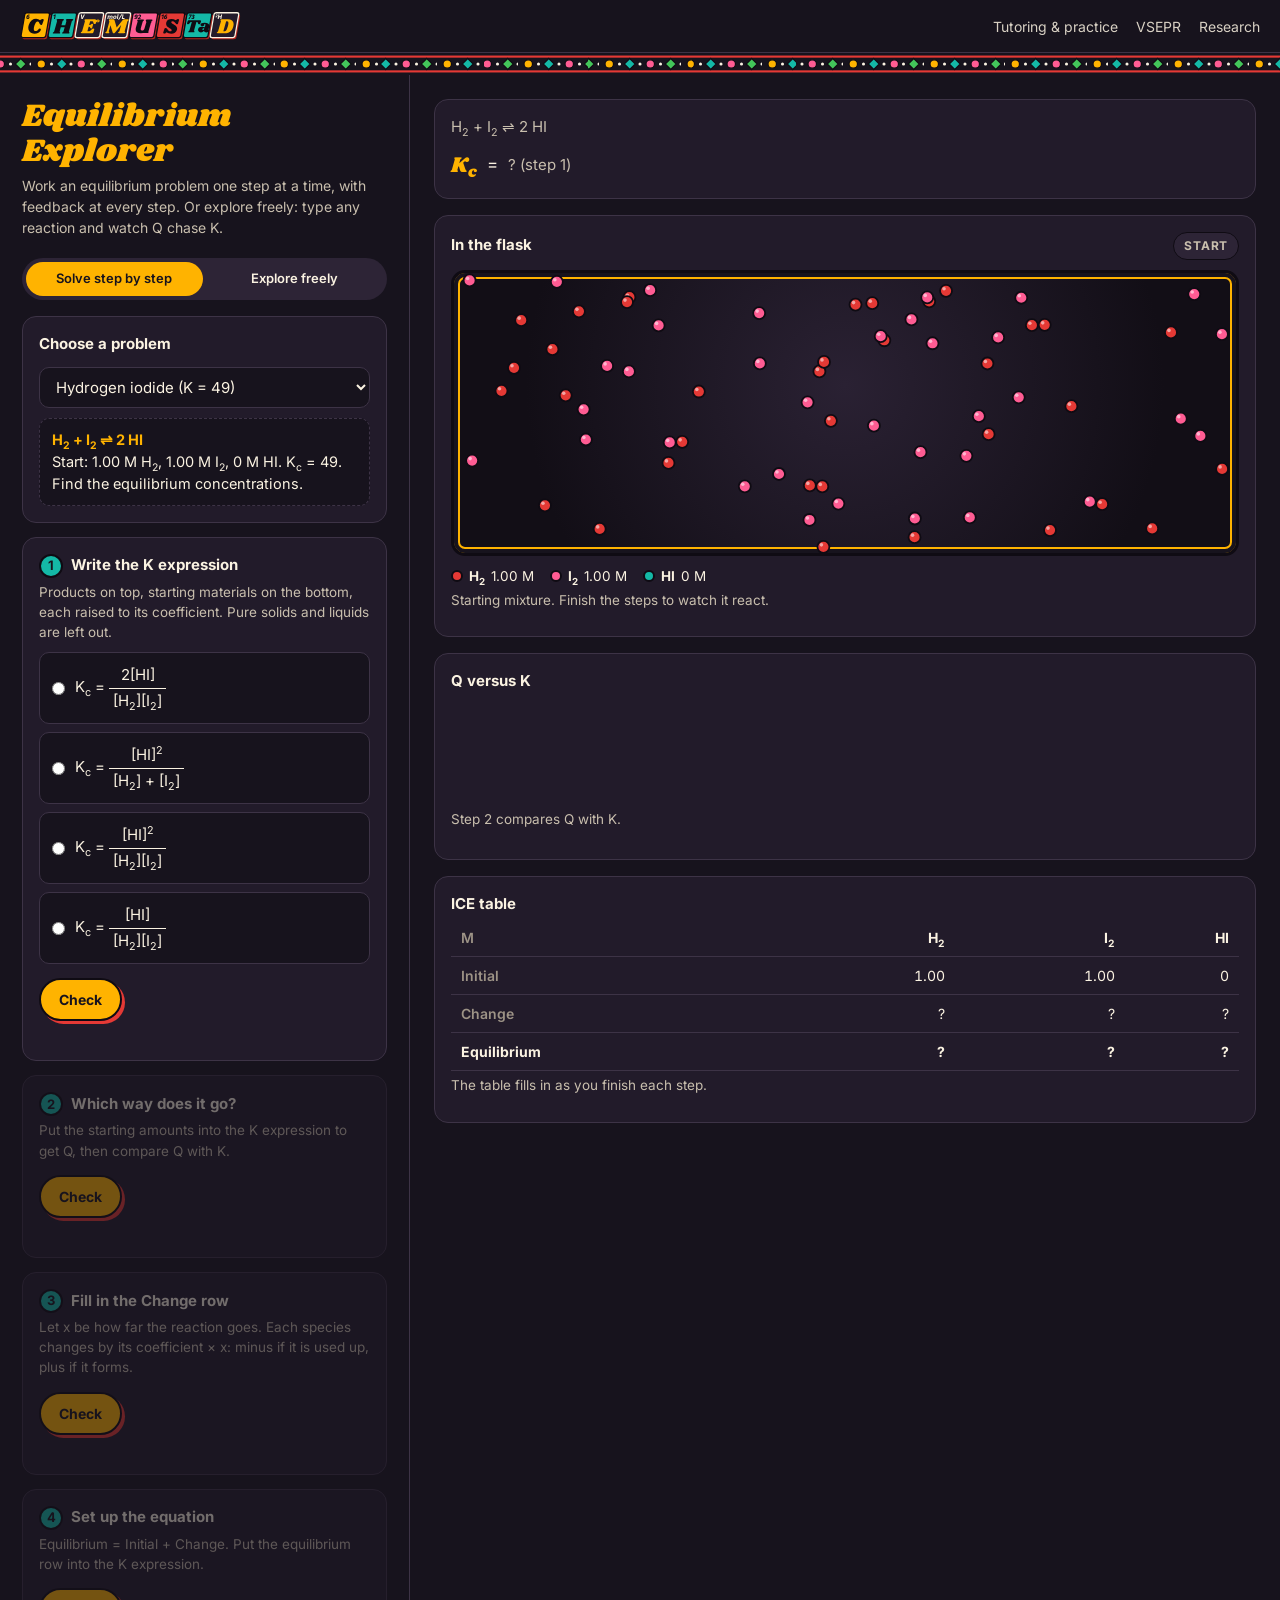
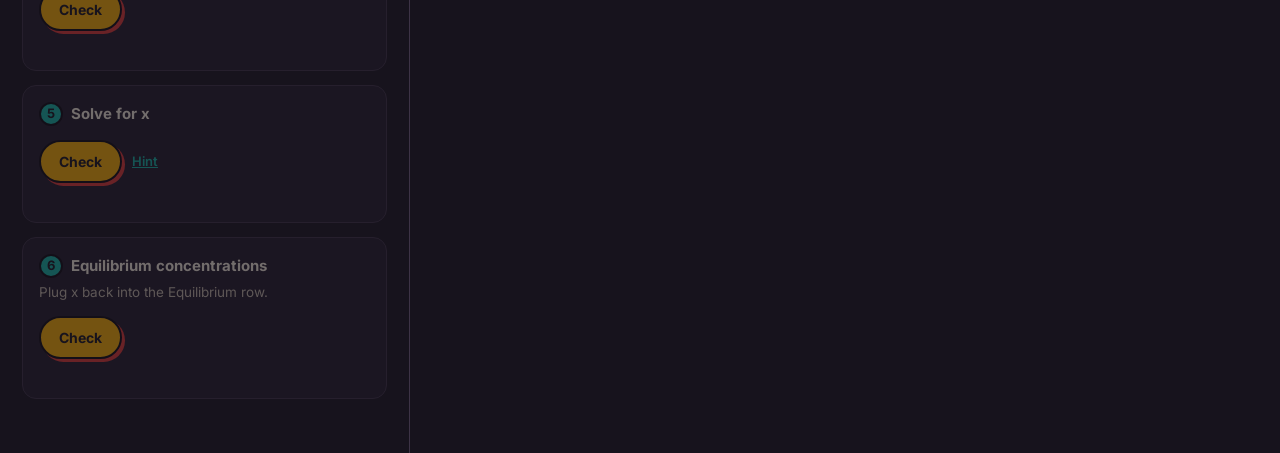
==== commit 0d76b2c8: "Add Chemustad periodic-tile logo to site header" ====
--- a/equilibrium.html
+++ b/equilibrium.html
@@ -27,7 +27,9 @@
     sub, sup { font-size: .72em; line-height: 0; }
 
     .topbar { display: flex; align-items: center; justify-content: space-between; gap: 16px; padding: 12px 20px; border-bottom: 1px solid var(--line); }
-    .topbar .logo { font-family: var(--display); color: var(--mari); text-decoration: none; font-size: 18px; }
+    .topbar .logo { display: flex; align-items: center; flex-shrink: 0; }
+    .topbar .logo img { height: 28px; width: auto; display: block; }
+    @media (max-width: 640px) { .topbar .logo img { height: 22px; } }
     .topbar nav { display: flex; gap: 18px; font-size: 14px; }
     .topbar nav a { color: var(--cream); text-decoration: none; opacity: .85; }
     .topbar nav a:hover { opacity: 1; text-decoration: underline; }
@@ -170,7 +172,7 @@
 </head>
 <body>
   <header class="topbar">
-    <a class="logo" href="./">Partho K. Paul</a>
+    <a class="logo" href="./"><img src="chemustad-logo.svg" alt="Chemustad" width="223" height="28"></a>
     <nav aria-label="Main">
       <a href="./">Tutoring &amp; practice</a>
       <a class="hide-sm" href="vsepr.html">VSEPR</a>
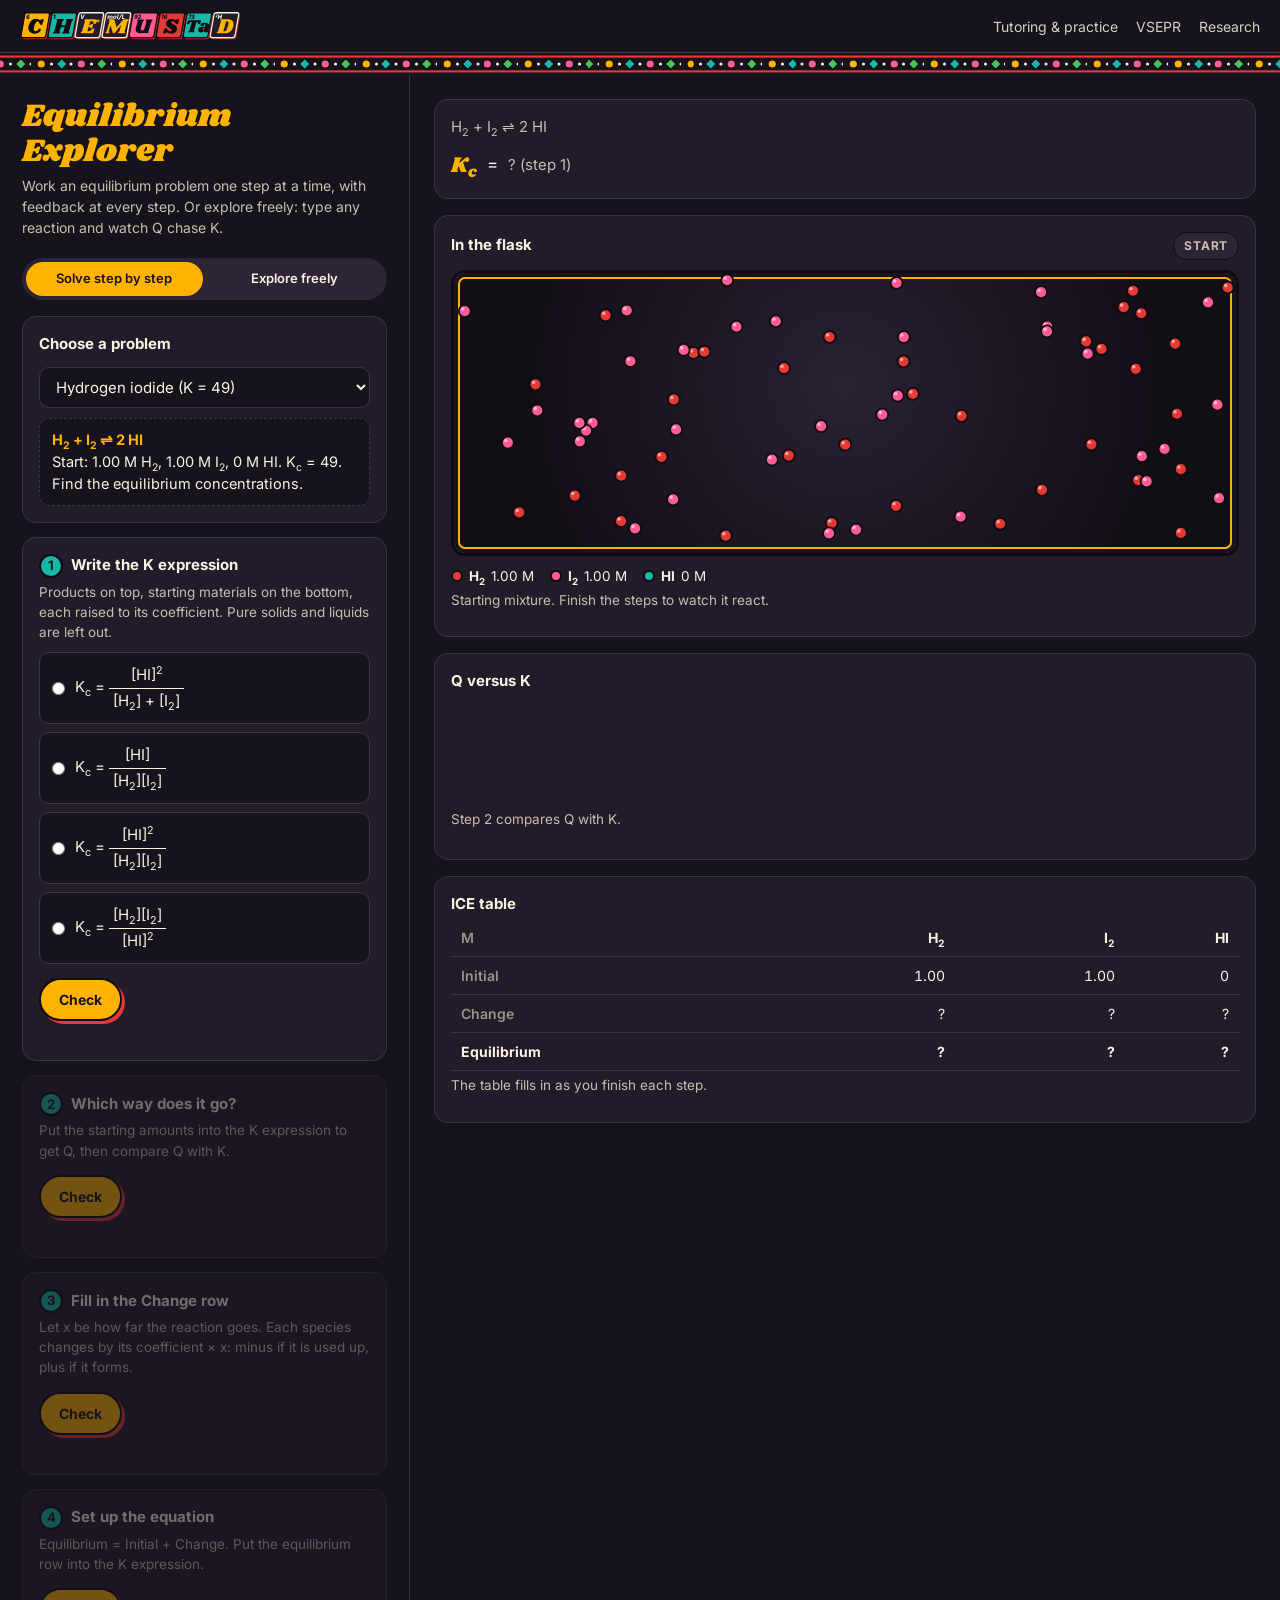
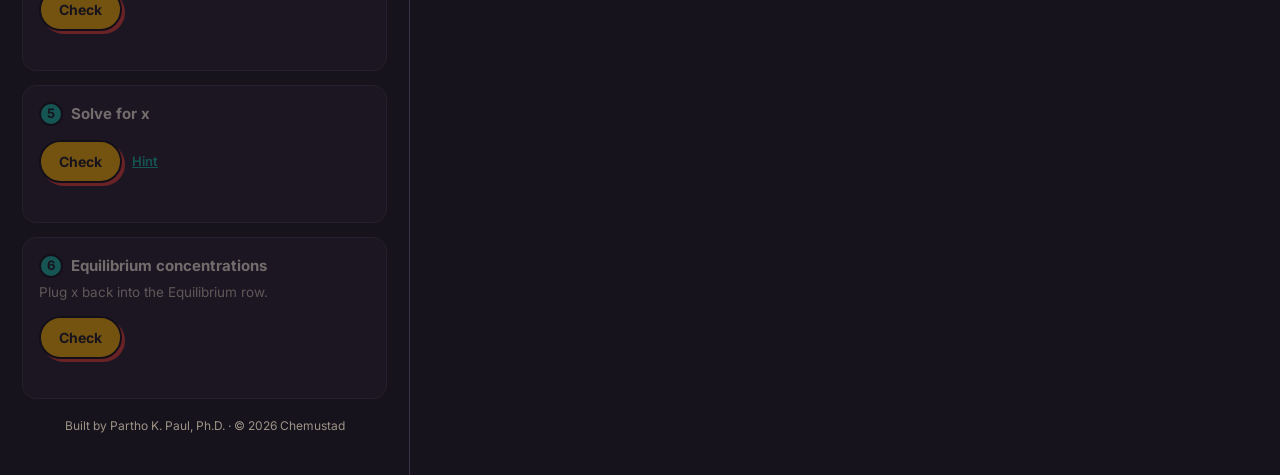
==== commit b9856465: "Add R/S Assigner page, homepage card, credit lines" ====
--- a/equilibrium.html
+++ b/equilibrium.html
@@ -31,7 +31,7 @@
     .topbar .logo img { height: 28px; width: auto; display: block; }
     @media (max-width: 640px) { .topbar .logo img { height: 22px; } }
     .topbar nav { display: flex; gap: 18px; font-size: 14px; }
-    .topbar nav a { color: var(--cream); text-decoration: none; opacity: .85; }
+    .topbar nav a { color: var(--cream); text-decoration: none; opacity: .85; padding: 12px 0; margin: -12px 0; }
     .topbar nav a:hover { opacity: 1; text-decoration: underline; }
     .strip { height: 22px; background: url(border.svg) repeat-x center / auto 22px; }
 
@@ -168,6 +168,10 @@
     .hintbox[hidden] { display: none; }
     .card.done h2 .num { background: var(--green); }
     .link-btn { font: inherit; font-size: 13px; font-weight: 600; background: none; border: 0; color: var(--teal); cursor: pointer; padding: 0; text-decoration: underline; }
+    .credit { margin-top: 18px; font-size: 12px; color: var(--dim); text-align: center; }
+    .credit a { color: var(--dim); text-decoration: none; }
+    .credit a:hover { color: var(--mari); text-decoration: underline; }
+    @media (max-width: 900px) { .credit a { display: inline-block; padding: 12px 0; } }
   </style>
 </head>
 <body>
@@ -306,6 +310,7 @@
         <div class="msg" id="d-msg" role="status"></div>
       </div>
       </div>
+      <footer class="credit"><a href="./">Built by Partho K. Paul, Ph.D. · © 2026 Chemustad</a></footer>
     </section>
 
     <section class="view" aria-label="Results" id="view">
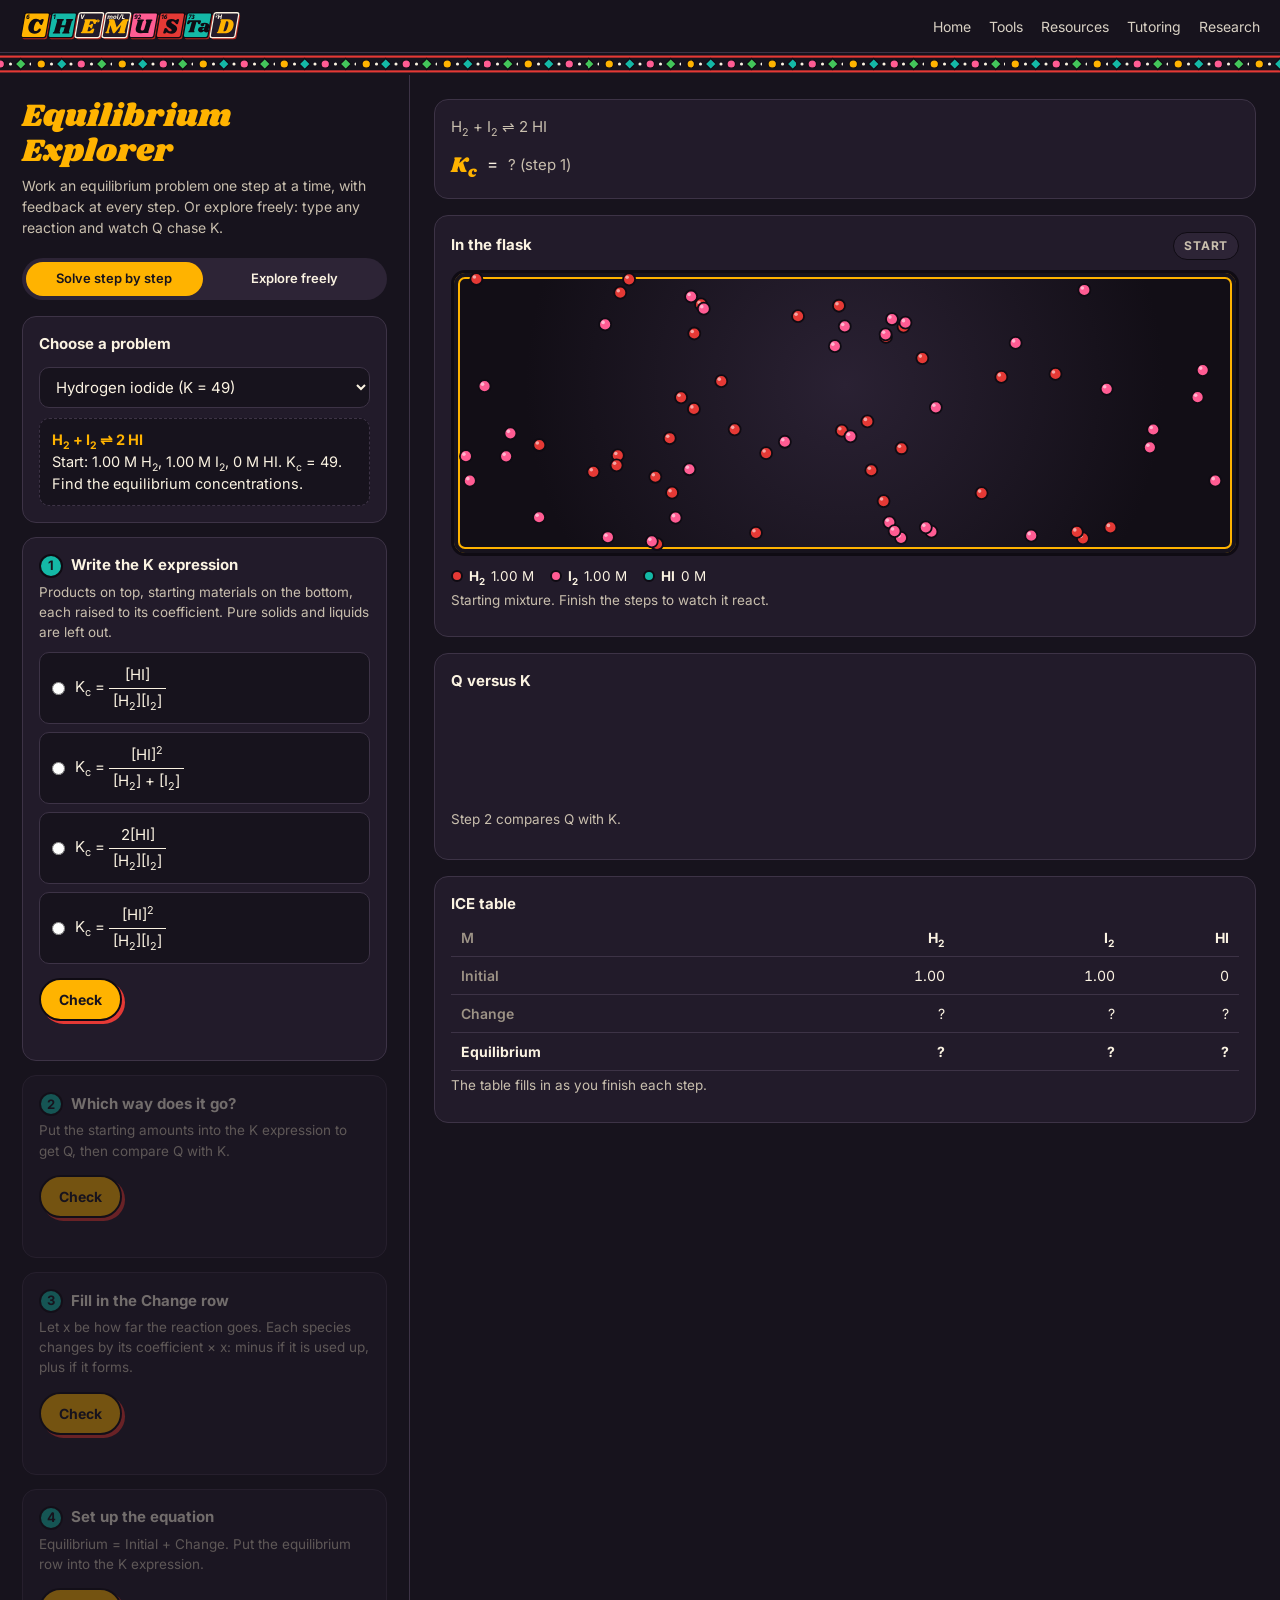
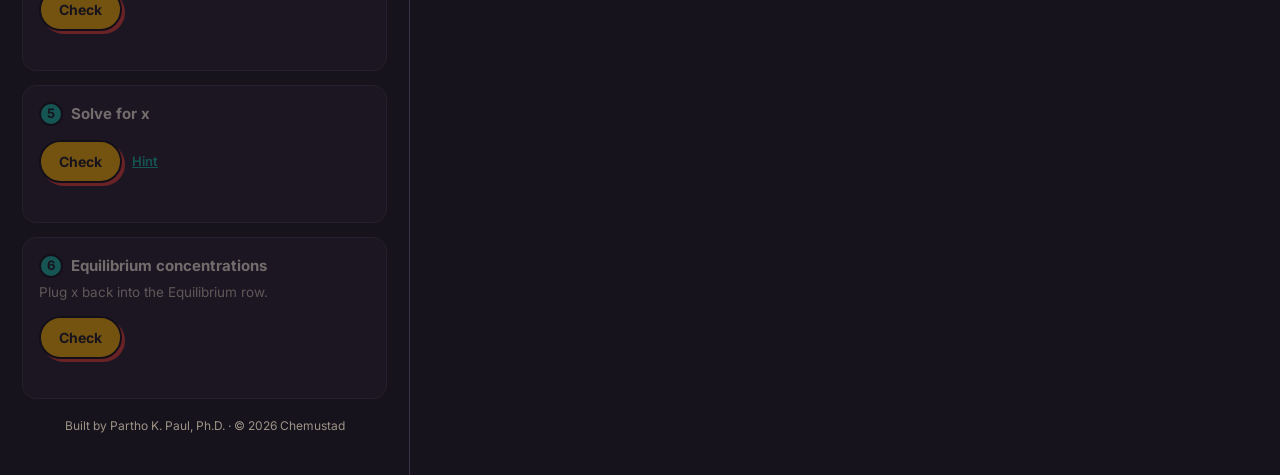
==== commit ab417535: "Split site: teaching home page, tutoring and resources pages, teaching CV link" ====
--- a/equilibrium.html
+++ b/equilibrium.html
@@ -178,8 +178,10 @@
   <header class="topbar">
     <a class="logo" href="./"><img src="chemustad-logo.svg" alt="Chemustad" width="223" height="28"></a>
     <nav aria-label="Main">
-      <a href="./">Tutoring &amp; practice</a>
-      <a class="hide-sm" href="vsepr.html">VSEPR</a>
+      <a href="./">Home</a>
+      <a class="hide-sm" href="./#tools">Tools</a>
+      <a href="resources.html">Resources</a>
+      <a class="hide-sm" href="tutoring.html">Tutoring</a>
       <a class="hide-sm" href="research/">Research</a>
     </nav>
   </header>
